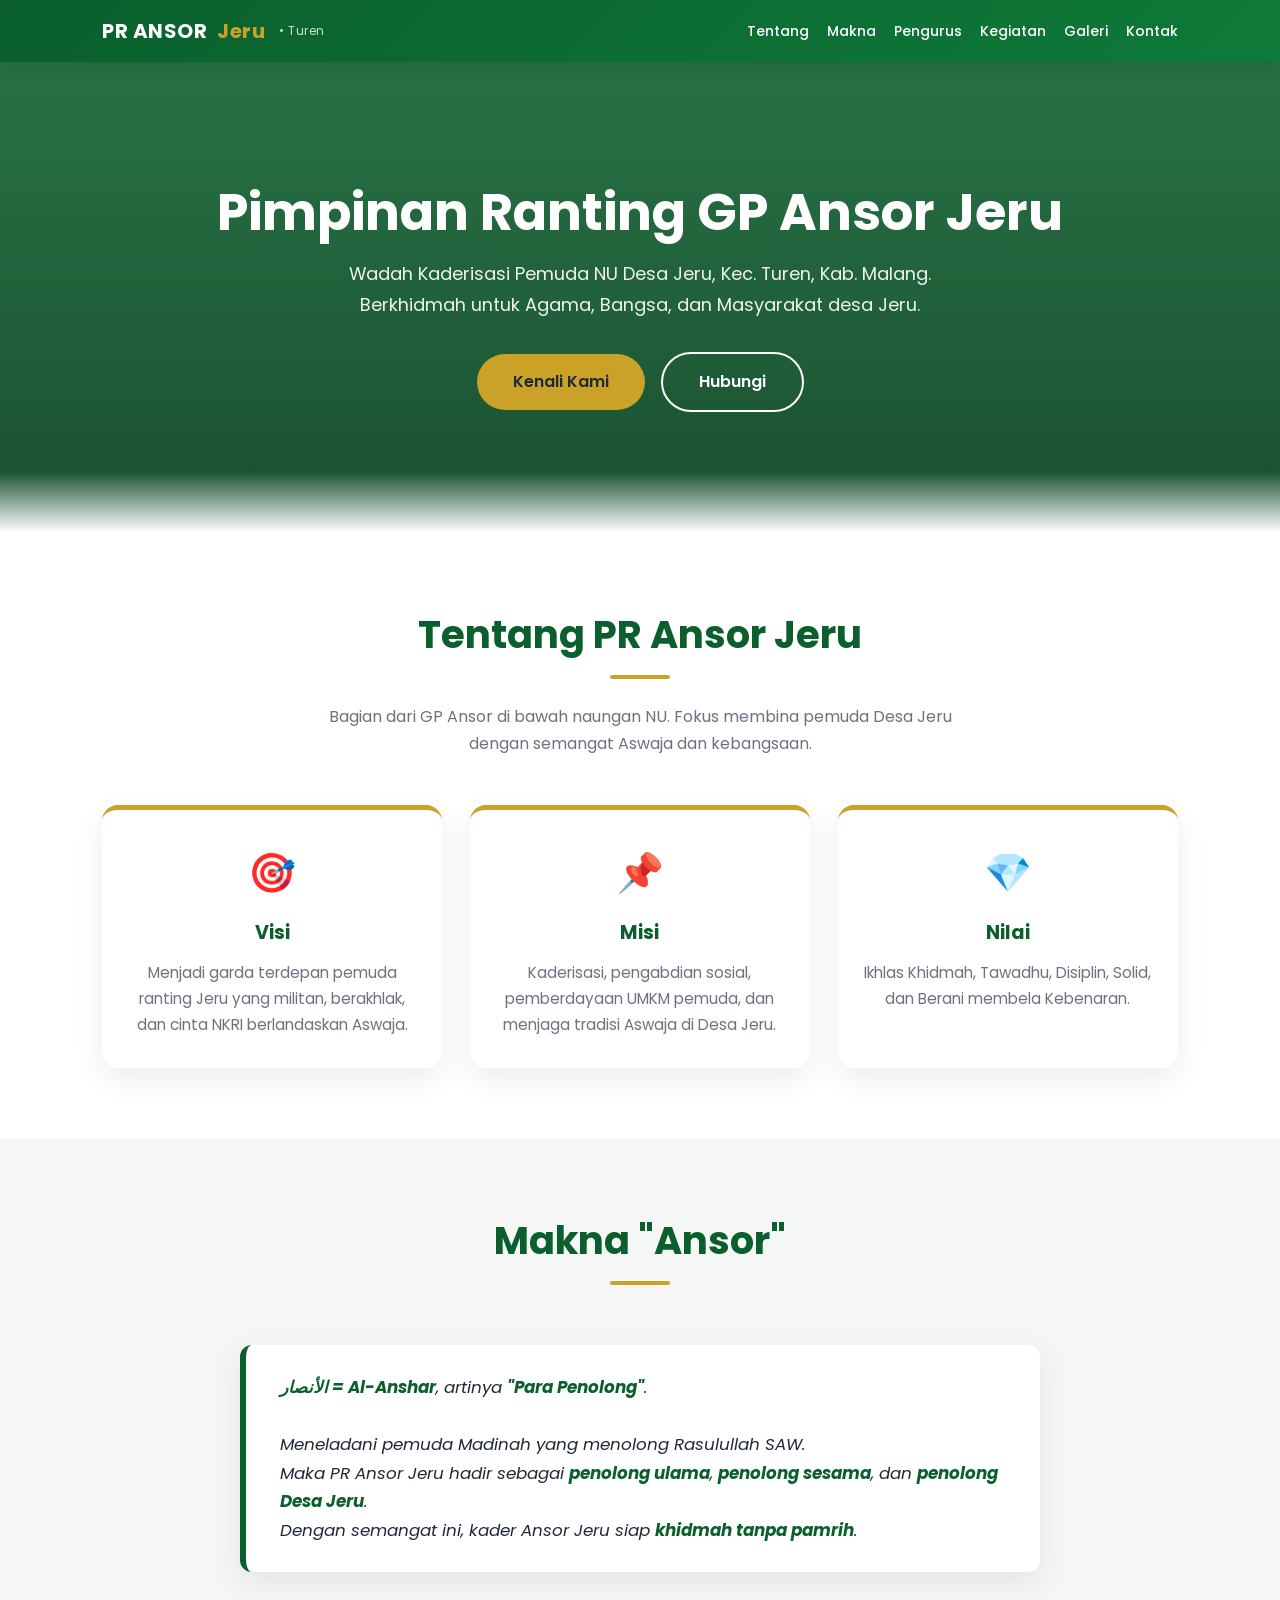
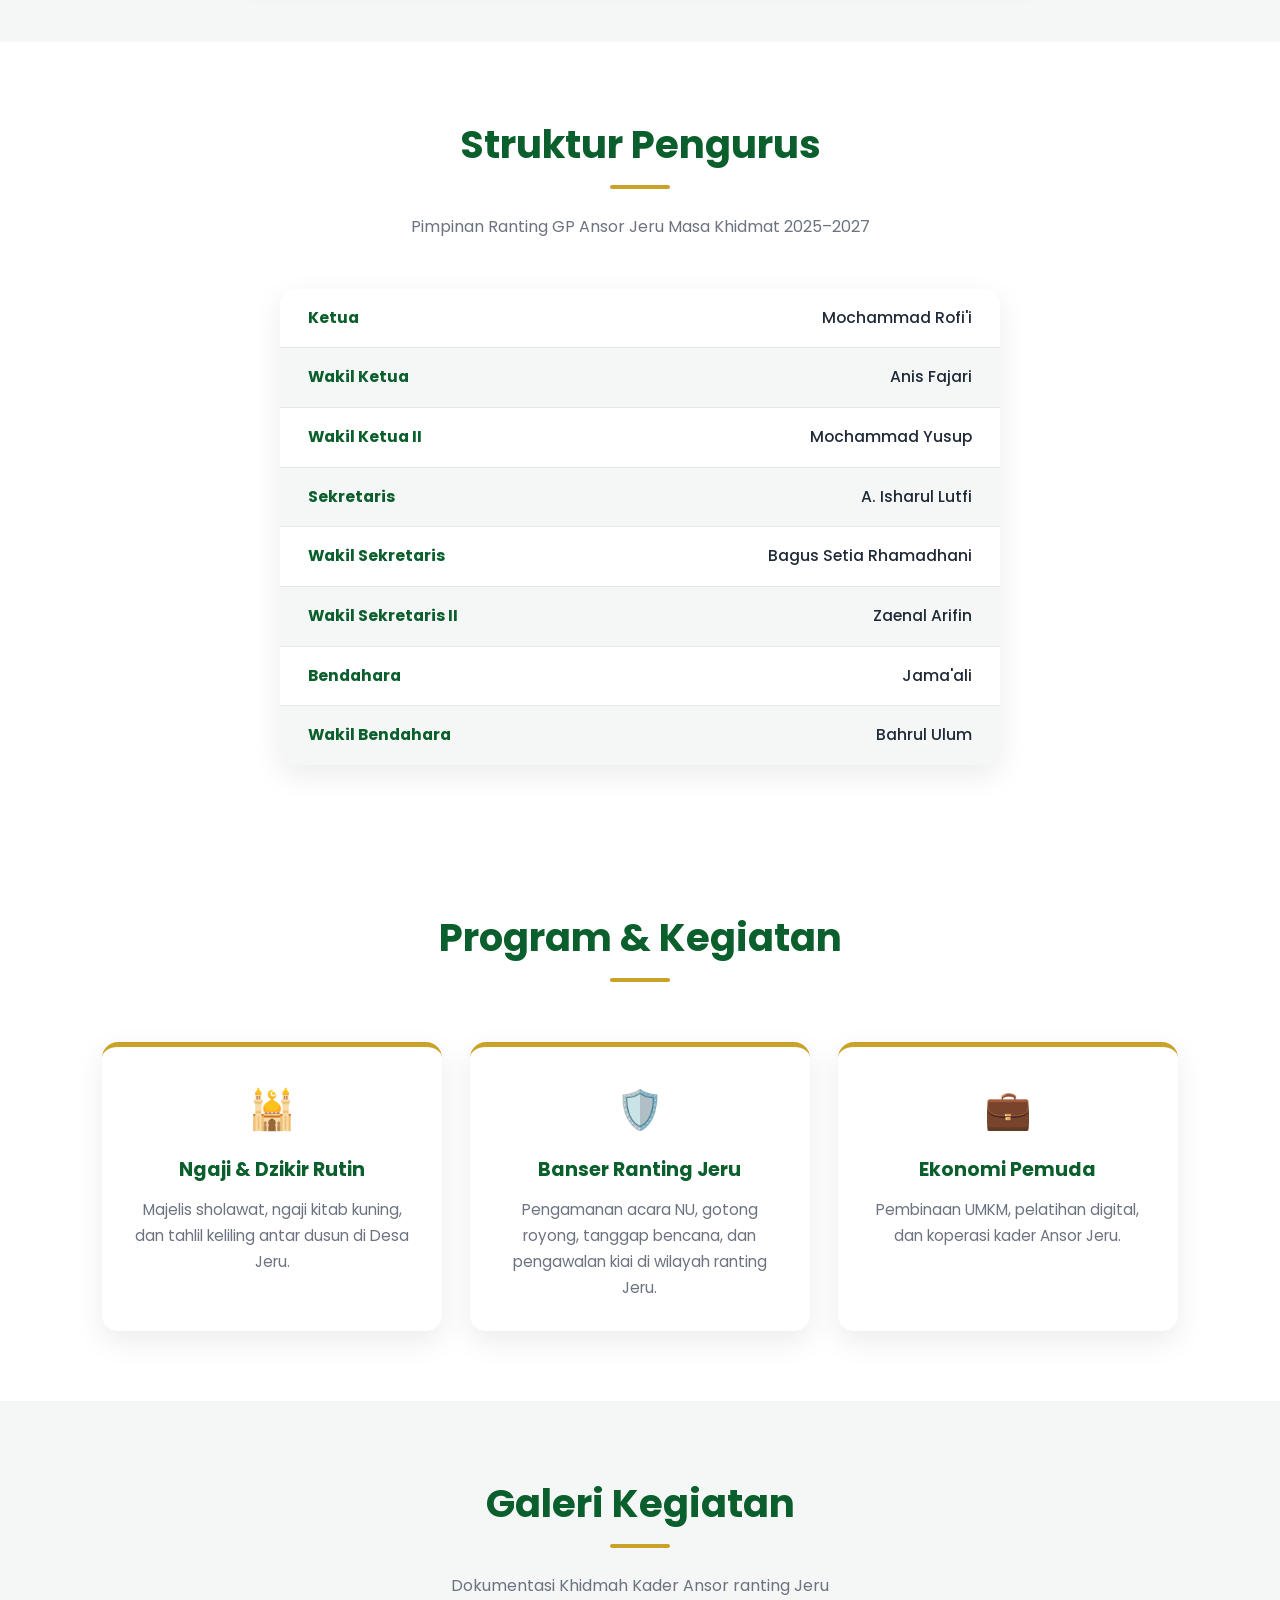
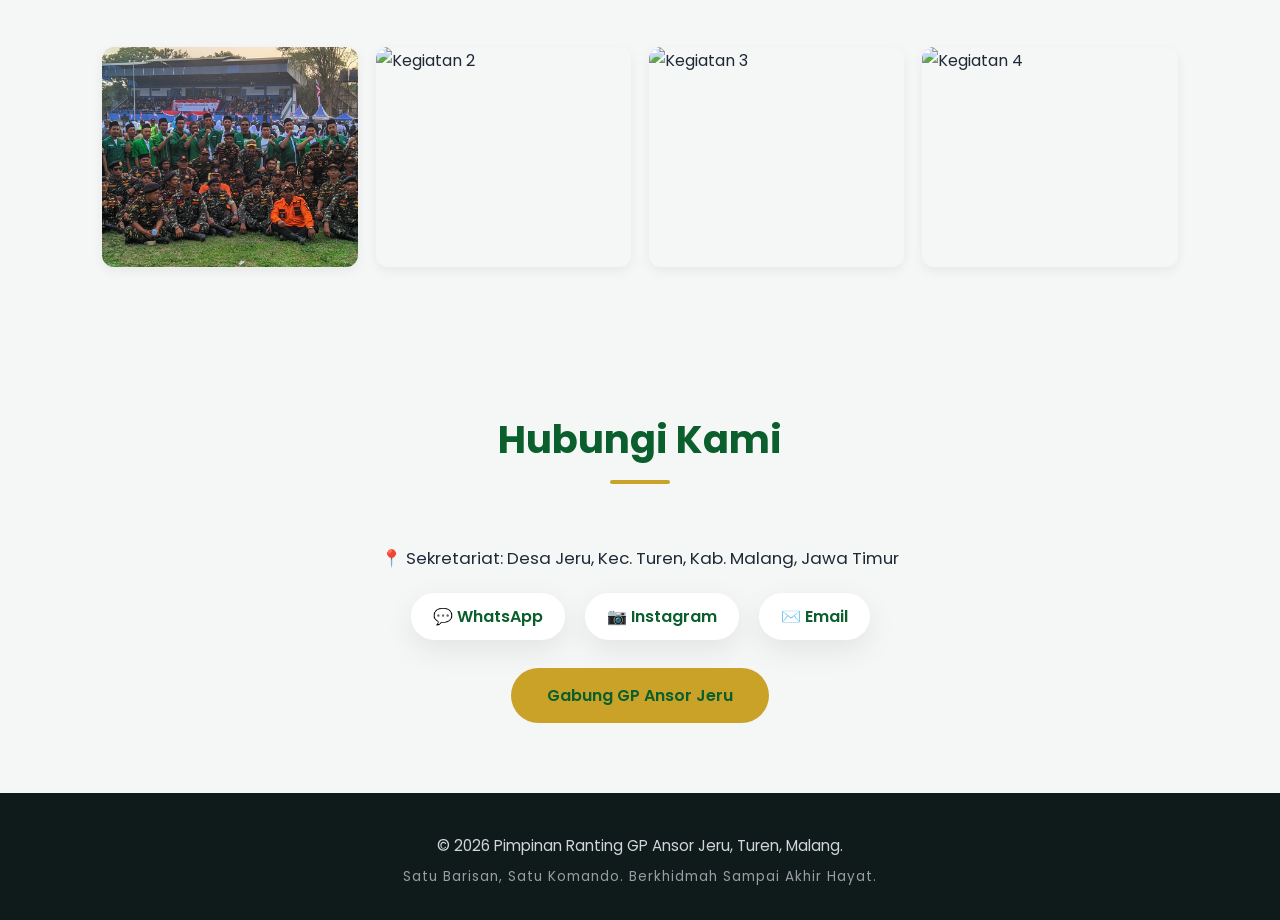
==== index.html @ a32e9cd1 "Replace image source with local asset" ====
<!DOCTYPE html>
<html lang="id">
<head>
    <meta charset="UTF-8" />
    <meta name="viewport" content="width=device-width, initial-scale=1.0"/>
    <title>PR GP Ansor Jeru - Turen, Malang</title>
    <style>
        /* ===== RESET & VARIABEL ===== */
        :root {
            --hijau: #0A5F2C;
            --hijau-gelap: #06401e;
            --emas: #C9A227;
            --emas-muda: #e0b832;
            --putih: #FFFFFF;
            --abu: #F5F7F6;
            --abu-gelap: #e5e7eb;
            --teks: #1F2937;
            --teks-abu: #6B7280;
            --shadow: 0 10px 30px rgba(0, 0, 0, 0.08);
            --radius: 16px;
            --transition: 0.3s ease;
        }

        * {
            margin: 0;
            padding: 0;
            box-sizing: border-box;
        }

        html {
            scroll-behavior: smooth;
        }

        body {
            font-family: 'Poppins', sans-serif;
            color: var(--teks);
            background: var(--putih);
            line-height: 1.7;
        }

        /* ===== HEADER & NAVBAR ===== */
        header {
            background: linear-gradient(135deg, var(--hijau) 0%, #0E7A39 100%);
            color: var(--putih);
            padding: 14px 8%;
            position: sticky;
            top: 0;
            z-index: 1000;
            box-shadow: 0 4px 20px rgba(0, 0, 0, 0.15);
            backdrop-filter: blur(4px);
        }

        nav {
            display: flex;
            justify-content: space-between;
            align-items: center;
            flex-wrap: wrap;
            gap: 12px;
        }

        .logo {
            display: flex;
            align-items: center;
            gap: 10px;
            font-weight: 700;
            font-size: 20px;
            letter-spacing: 0.5px;
        }
        .logo span {
            color: var(--emas);
        }
        .logo small {
            font-size: 12px;
            font-weight: 400;
            opacity: 0.8;
            margin-left: 4px;
        }

        nav ul {
            display: flex;
            gap: 8px 18px;
            list-style: none;
            flex-wrap: wrap;
        }
        nav a {
            color: var(--putih);
            text-decoration: none;
            font-weight: 500;
            font-size: 14px;
            transition: var(--transition);
            padding: 4px 0;
            border-bottom: 2px solid transparent;
        }
        nav a:hover {
            color: var(--emas);
            border-bottom-color: var(--emas);
        }

        /* ===== HERO ===== */
        .hero {
            background: linear-gradient(rgba(10, 95, 44, 0.88), rgba(6, 64, 30, 0.92)),
                url('https://raw.githubusercontent.com/RhamDhn798/PR-GP-Ansor-Jeru/refs/heads/main/Assets/header.png') center/cover no-repeat;
            color: var(--putih);
            text-align: center;
            padding: 120px 8%;
            position: relative;
        }
        .hero::after {
            content: '';
            position: absolute;
            bottom: 0;
            left: 0;
            right: 0;
            height: 60px;
            background: linear-gradient(to top, var(--putih), transparent);
        }
        .hero h1 {
            font-size: clamp(2rem, 5vw, 3.2rem);
            margin-bottom: 16px;
            line-height: 1.2;
        }
        .hero p {
            font-size: clamp(1rem, 1.4vw, 1.2rem);
            max-width: 700px;
            margin: 0 auto 32px;
            opacity: 0.92;
        }

        .btn {
            background: var(--emas);
            color: #1F2937;
            padding: 14px 36px;
            border-radius: 50px;
            text-decoration: none;
            font-weight: 600;
            transition: var(--transition);
            display: inline-block;
            border: none;
            cursor: pointer;
            font-size: 1rem;
        }
        .btn:hover {
            transform: translateY(-3px);
            box-shadow: 0 10px 28px rgba(201, 162, 39, 0.45);
            background: var(--emas-muda);
        }
        .btn-outline {
            background: transparent;
            color: var(--putih);
            border: 2px solid var(--putih);
        }
        .btn-outline:hover {
            background: var(--putih);
            color: var(--hijau);
            box-shadow: 0 10px 28px rgba(255, 255, 255, 0.2);
        }

        /* ===== SECTION UMUM ===== */
        section {
            padding: 70px 8%;
        }

        .section-title {
            text-align: center;
            margin-bottom: 48px;
        }
        .section-title h2 {
            font-size: clamp(1.8rem, 3.5vw, 2.4rem);
            color: var(--hijau);
            margin-bottom: 12px;
            position: relative;
            display: inline-block;
        }
        .section-title h2::after {
            content: '';
            display: block;
            width: 60px;
            height: 4px;
            background: var(--emas);
            margin: 8px auto 0;
            border-radius: 4px;
        }
        .section-title p {
            color: var(--teks-abu);
            max-width: 650px;
            margin: 12px auto 0;
        }

        /* ===== CARD GRID ===== */
        .grid-3 {
            display: grid;
            grid-template-columns: repeat(auto-fit, minmax(260px, 1fr));
            gap: 28px;
        }

        .card {
            background: var(--putih);
            padding: 30px 26px;
            border-radius: var(--radius);
            box-shadow: var(--shadow);
            transition: var(--transition);
            border-top: 5px solid var(--emas);
            text-align: center;
        }
        .card:hover {
            transform: translateY(-10px);
            box-shadow: 0 16px 40px rgba(0, 0, 0, 0.10);
        }
        .card h3 {
            color: var(--hijau);
            margin-bottom: 10px;
            font-size: 1.2rem;
        }
        .card p {
            color: var(--teks-abu);
            font-size: 0.95rem;
        }
        .card .icon {
            font-size: 2.4rem;
            margin-bottom: 12px;
        }

        /* ===== MAKNA (blockquote) ===== */
        .makna {
            background: var(--abu);
        }
        .makna blockquote {
            background: var(--putih);
            border-left: 6px solid var(--hijau);
            padding: 28px 34px;
            border-radius: 12px;
            font-style: italic;
            box-shadow: var(--shadow);
            max-width: 800px;
            margin: 0 auto;
            font-size: 1.05rem;
            color: var(--teks);
        }
        .makna blockquote strong {
            color: var(--hijau);
        }

        /* ===== STRUKTUR ===== */
        .struktur-list {
            max-width: 720px;
            margin: 0 auto;
            background: var(--putih);
            border-radius: var(--radius);
            box-shadow: var(--shadow);
            overflow: hidden;
        }
        .struktur-item {
            display: flex;
            justify-content: space-between;
            padding: 16px 28px;
            border-bottom: 1px solid var(--abu-gelap);
            font-size: 0.98rem;
        }
        .struktur-item:last-child {
            border-bottom: none;
        }
        .struktur-item:nth-child(even) {
            background: var(--abu);
        }
        .struktur-item strong {
            color: var(--hijau);
        }
        .struktur-item span {
            color: var(--teks);
            font-weight: 500;
        }

        /* ===== GALERI ===== */
        .galeri-grid {
            display: grid;
            grid-template-columns: repeat(auto-fit, minmax(220px, 1fr));
            gap: 18px;
        }
        .galeri-grid img {
            width: 100%;
            height: 220px;
            object-fit: cover;
            border-radius: 12px;
            transition: var(--transition);
            cursor: pointer;
            box-shadow: 0 4px 12px rgba(0, 0, 0, 0.06);
        }
        .galeri-grid img:hover {
            transform: scale(1.04);
            box-shadow: 0 12px 30px rgba(0, 0, 0, 0.18);
        }

        /* ===== KONTAK ===== */
        #kontak {
            background: var(--abu);
            text-align: center;
        }
        #kontak p {
            font-size: 1.05rem;
        }
        #kontak a {
            color: var(--hijau);
            font-weight: 600;
            text-decoration: none;
            transition: var(--transition);
        }
        #kontak a:hover {
            color: var(--emas);
        }
        .kontak-social {
            display: flex;
            justify-content: center;
            gap: 20px;
            margin-top: 20px;
            flex-wrap: wrap;
        }
        .kontak-social a {
            display: inline-flex;
            align-items: center;
            gap: 8px;
            background: var(--putih);
            padding: 10px 22px;
            border-radius: 50px;
            box-shadow: var(--shadow);
            color: var(--teks);
            text-decoration: none;
            font-weight: 500;
            transition: var(--transition);
        }
        .kontak-social a:hover {
            transform: translateY(-4px);
            box-shadow: 0 12px 30px rgba(0, 0, 0, 0.12);
            color: var(--hijau);
        }

        /* ===== FOOTER ===== */
        footer {
            background: #0F1A1A;
            color: #D1D5DB;
            padding: 40px 8% 32px;
            text-align: center;
        }
        footer p {
            font-size: 0.95rem;
        }
        footer .footer-tagline {
            margin-top: 6px;
            font-size: 0.85rem;
            opacity: 0.7;
            letter-spacing: 1px;
        }
        footer a {
            color: var(--emas);
            text-decoration: none;
        }

        /* ===== RESPONSIVE ===== */
        @media (max-width: 768px) {
            header {
                padding: 12px 5%;
            }
            nav {
                flex-direction: column;
                align-items: center;
            }
            nav ul {
                justify-content: center;
                gap: 6px 14px;
            }
            nav a {
                font-size: 13px;
            }
            section {
                padding: 50px 5%;
            }
            .hero {
                padding: 80px 5%;
            }
            .struktur-item {
                flex-direction: column;
                align-items: center;
                text-align: center;
                gap: 4px;
                padding: 14px 16px;
            }
            .galeri-grid {
                grid-template-columns: repeat(auto-fit, minmax(150px, 1fr));
            }
            .galeri-grid img {
                height: 160px;
            }
            .kontak-social a {
                padding: 8px 16px;
                font-size: 0.9rem;
            }
        }

        @media (max-width: 480px) {
            .logo {
                font-size: 17px;
            }
            .hero h1 {
                font-size: 1.8rem;
            }
            .btn {
                padding: 12px 24px;
                font-size: 0.9rem;
            }
            .card {
                padding: 22px 18px;
            }
            .makna blockquote {
                padding: 20px;
                font-size: 0.95rem;
            }
        }
    </style>
    <link href="https://fonts.googleapis.com/css2?family=Poppins:wght@400;500;600;700&display=swap" rel="stylesheet" />
</head>
<body>

    <!-- ===== HEADER ===== -->
    <header>
        <nav>
            <div class="logo">
                PR ANSOR <span>Jeru</span>
                <small>• Turen</small>
            </div>
            <ul>
                <li><a href="#tentang">Tentang</a></li>
                <li><a href="#makna">Makna</a></li>
                <li><a href="#struktur">Pengurus</a></li>
                <li><a href="#kegiatan">Kegiatan</a></li>
                <li><a href="#galeri">Galeri</a></li>
                <li><a href="#kontak">Kontak</a></li>
            </ul>
        </nav>
    </header>

    <!-- ===== HERO ===== -->
    <section class="hero">
        <h1>Pimpinan Ranting GP Ansor Jeru</h1>
        <p>
            Wadah Kaderisasi Pemuda NU Desa Jeru, Kec. Turen, Kab. Malang.<br />
            Berkhidmah untuk Agama, Bangsa, dan Masyarakat desa Jeru.
        </p>
        <a href="#tentang" class="btn">Kenali Kami</a>
        <a href="#kontak" class="btn btn-outline" style="margin-left:12px;">Hubungi</a>
    </section>

    <!-- ===== TENTANG ===== -->
    <section id="tentang">
        <div class="section-title">
            <h2>Tentang PR Ansor Jeru</h2>
            <p>Bagian dari GP Ansor di bawah naungan NU. Fokus membina pemuda Desa Jeru dengan semangat Aswaja dan kebangsaan.</p>
        </div>
        <div class="grid-3">
            <div class="card">
                <div class="icon">🎯</div>
                <h3>Visi</h3>
                <p>Menjadi garda terdepan pemuda ranting Jeru yang militan, berakhlak, dan cinta NKRI berlandaskan Aswaja.</p>
            </div>
            <div class="card">
                <div class="icon">📌</div>
                <h3>Misi</h3>
                <p>Kaderisasi, pengabdian sosial, pemberdayaan UMKM pemuda, dan menjaga tradisi Aswaja di Desa Jeru.</p>
            </div>
            <div class="card">
                <div class="icon">💎</div>
                <h3>Nilai</h3>
                <p>Ikhlas Khidmah, Tawadhu, Disiplin, Solid, dan Berani membela Kebenaran.</p>
            </div>
        </div>
    </section>

    <!-- ===== MAKNA ===== -->
    <section id="makna" class="makna">
        <div class="section-title">
            <h2>Makna "Ansor"</h2>
        </div>
        <blockquote>
            <strong>الأنصار = Al-Anshar</strong>, artinya <strong>"Para Penolong"</strong>.<br /><br />
            Meneladani pemuda Madinah yang menolong Rasulullah SAW.<br />
            Maka PR Ansor Jeru hadir sebagai <strong>penolong ulama</strong>, <strong>penolong sesama</strong>, dan <strong>penolong Desa Jeru</strong>.<br />
            Dengan semangat ini, kader Ansor Jeru siap <strong>khidmah tanpa pamrih</strong>.
        </blockquote>
    </section>

    <!-- ===== STRUKTUR ===== -->
    <section id="struktur">
        <div class="section-title">
            <h2>Struktur Pengurus</h2>
            <p>Pimpinan Ranting GP Ansor Jeru Masa Khidmat 2025–2027</p>
        </div>
        <div class="struktur-list">
            <div class="struktur-item"><strong>Ketua</strong><span>Mochammad Rofi'i</span></div>
            <div class="struktur-item"><strong>Wakil Ketua</strong><span>Anis Fajari</span></div>
             <div class="struktur-item"><strong>Wakil Ketua II</strong><span>Mochammad Yusup</span></div>
            <div class="struktur-item"><strong>Sekretaris</strong><span>A. Isharul Lutfi</span></div>
            <div class="struktur-item"><strong>Wakil Sekretaris</strong><span>Bagus Setia Rhamadhani</span></div>
             <div class="struktur-item"><strong>Wakil Sekretaris II</strong><span>Zaenal Arifin</span></div>
            <div class="struktur-item"><strong>Bendahara</strong><span>Jama'ali</span></div>
            <div class="struktur-item"><strong>Wakil Bendahara</strong><span>Bahrul Ulum</span></div>
        </div>
    </section>

    <!-- ===== KEGIATAN ===== -->
    <section id="kegiatan">
        <div class="section-title">
            <h2>Program &amp; Kegiatan</h2>
        </div>
        <div class="grid-3">
            <div class="card">
                <div class="icon">🕌</div>
                <h3>Ngaji &amp; Dzikir Rutin</h3>
                <p>Majelis sholawat, ngaji kitab kuning, dan tahlil keliling antar dusun di Desa Jeru.</p>
            </div>
            <div class="card">
                <div class="icon">🛡️</div>
                <h3>Banser Ranting Jeru</h3>
                <p>Pengamanan acara NU, gotong royong, tanggap bencana, dan pengawalan kiai di wilayah ranting Jeru.</p>
            </div>
            <div class="card">
                <div class="icon">💼</div>
                <h3>Ekonomi Pemuda</h3>
                <p>Pembinaan UMKM, pelatihan digital, dan koperasi kader Ansor Jeru.</p>
            </div>
        </div>
    </section>

    <!-- ===== GALERI ===== -->
    <section id="galeri" class="makna">
        <div class="section-title">
            <h2>Galeri Kegiatan</h2>
            <p>Dokumentasi Khidmah Kader Ansor ranting Jeru</p>
        </div>
        <div class="galeri-grid">
            <img src="Assets/IMG_20260817_215503.jpg" alt="Kegiatan 1" loading="lazy" />
            <img src="https://images.unsplash.com/photo-1527525447443-1fbb5f8bdcb7?q=80&w=800" alt="Kegiatan 2" loading="lazy" />
            <img src="https://images.unsplash.com/photo-1491438590914-bc09fcaaf77a?q=80&w=800" alt="Kegiatan 3" loading="lazy" />
            <img src="https://images.unsplash.com/photo-1503676260728-1c00da094a0b?q=80&w=800" alt="Kegiatan 4" loading="lazy" />
        </div>
    </section>

    <!-- ===== KONTAK ===== -->
    <section id="kontak">
        <div class="section-title">
            <h2>Hubungi Kami</h2>
        </div>
        <p>
            📍 Sekretariat: Desa Jeru, Kec. Turen, Kab. Malang, Jawa Timur
        </p>
        <div class="kontak-social">
            <a href="https://wa.me/[no/kontak admin]" target="_blank" rel="noopener">
                💬 WhatsApp
            </a>
            <a href="https://instagram.com/ansorjeru.turen" target="_blank" rel="noopener">
                📷 Instagram
            </a>
            <a href="mailto:rantingansorjeru@gmail.com">
                ✉️ Email
            </a>
        </div>
        <a href="https://wa.me/[no/kontak admin]" target="_blank" rel="noopener" class="btn" style="margin-top:28px;">
           Gabung GP Ansor Jeru
        </a>
    </section>

    <!-- ===== FOOTER ===== -->
    <footer>
        <p>© 2026 Pimpinan Ranting GP Ansor Jeru, Turen, Malang.</p>
        <p class="footer-tagline">Satu Barisan, Satu Komando. Berkhidmah Sampai Akhir Hayat.</p>
    </footer>

</body>
</html>
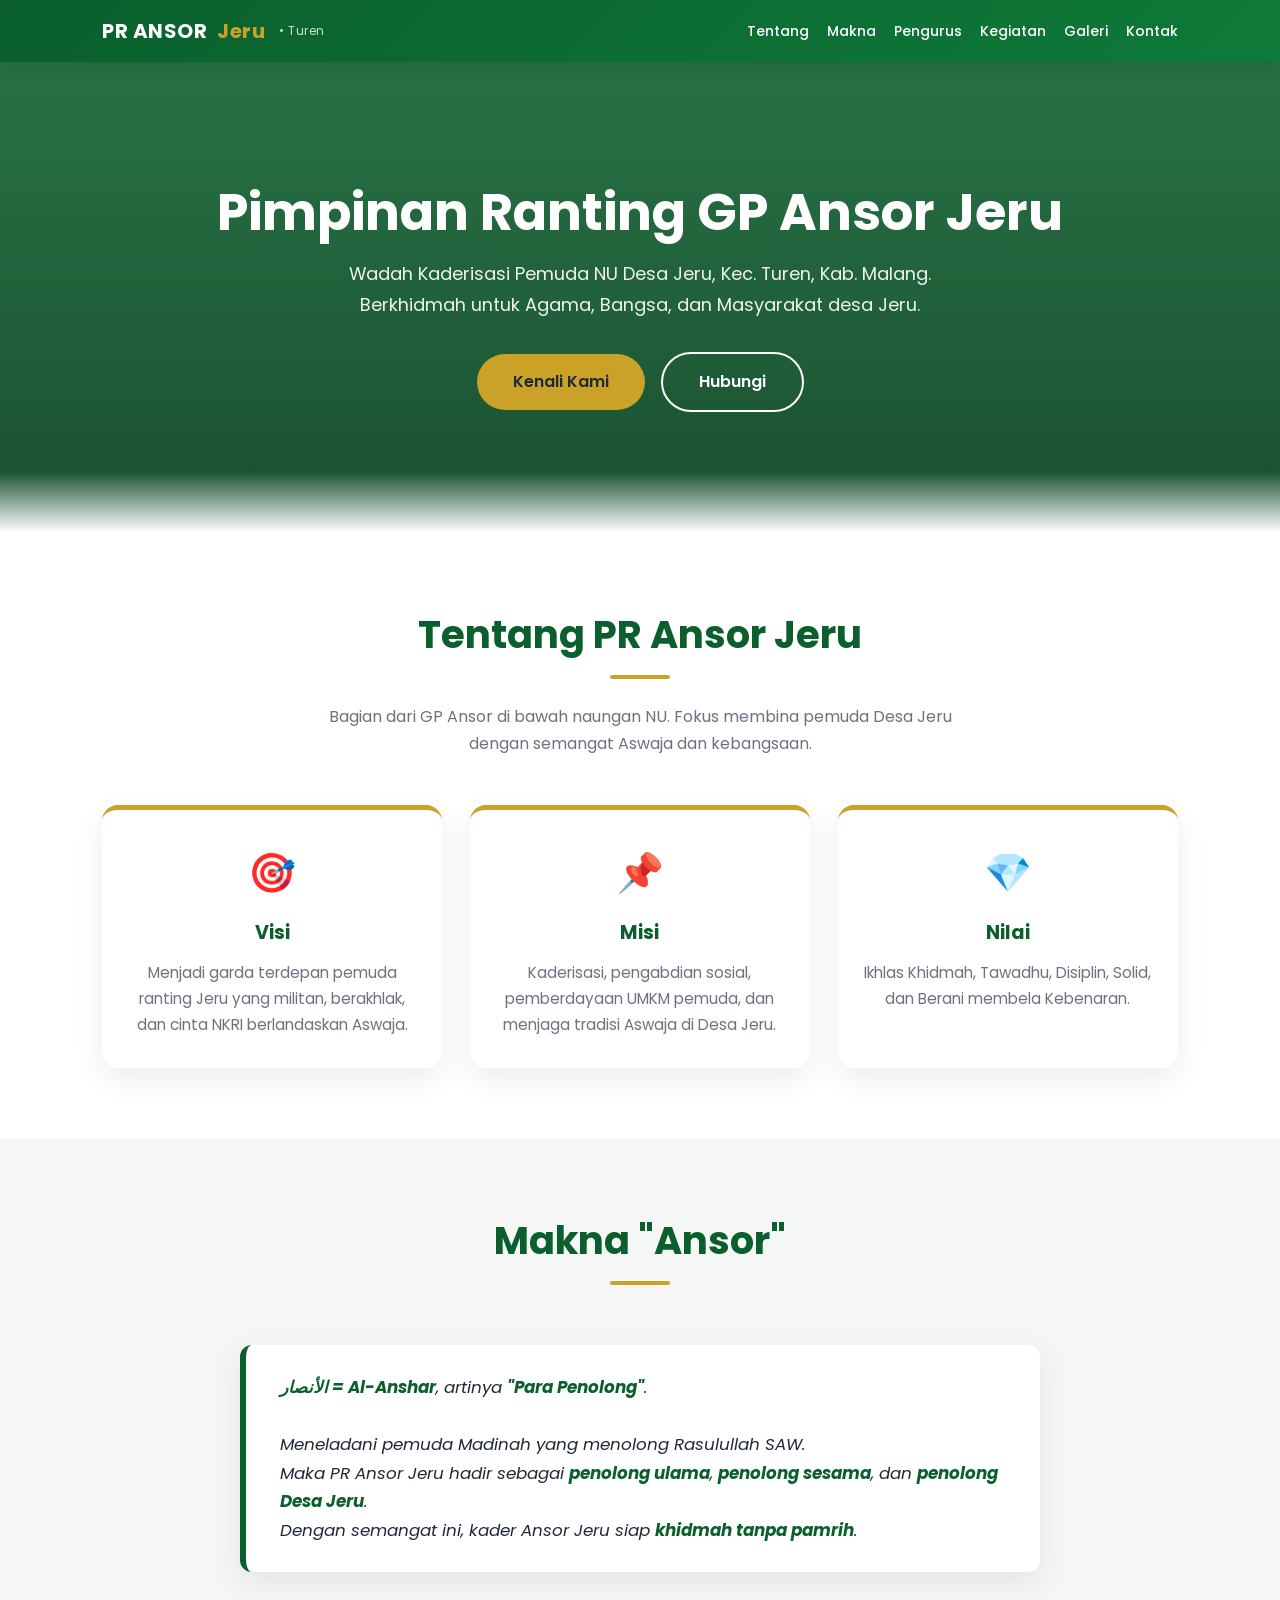
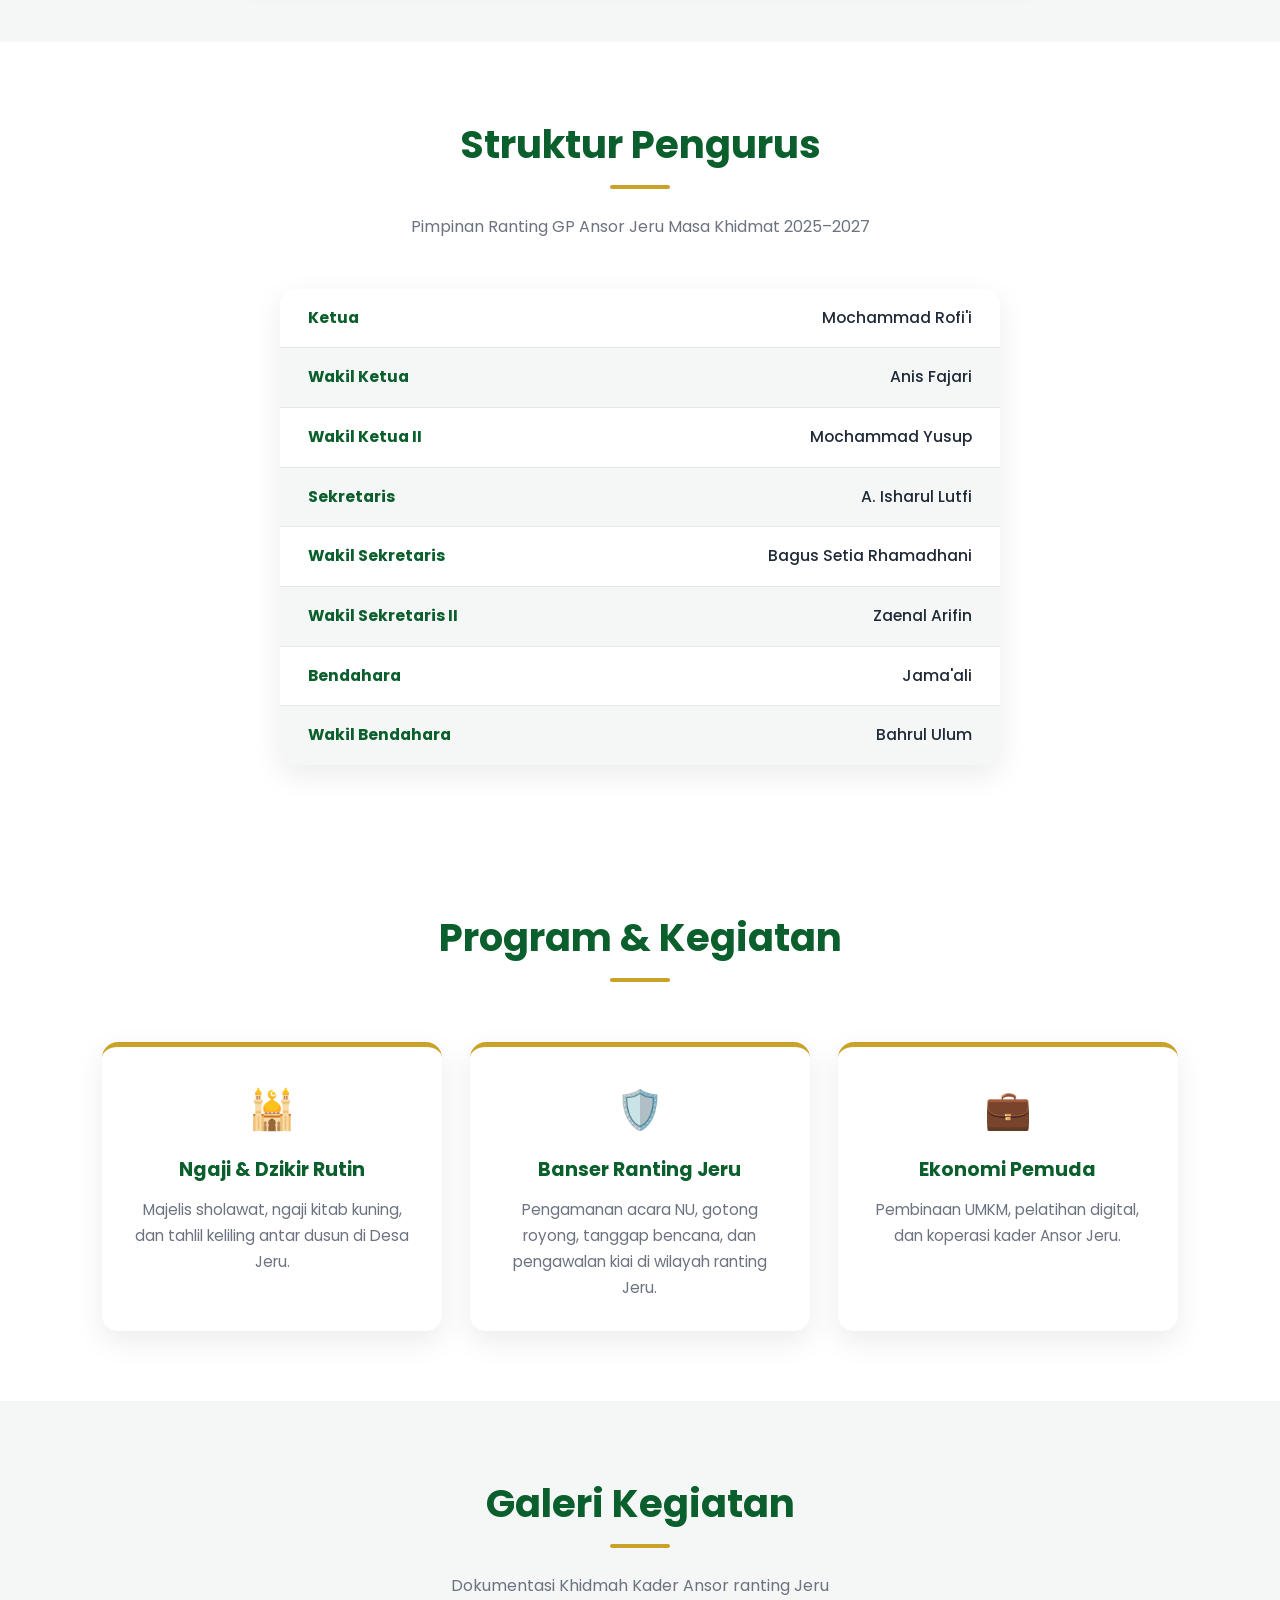
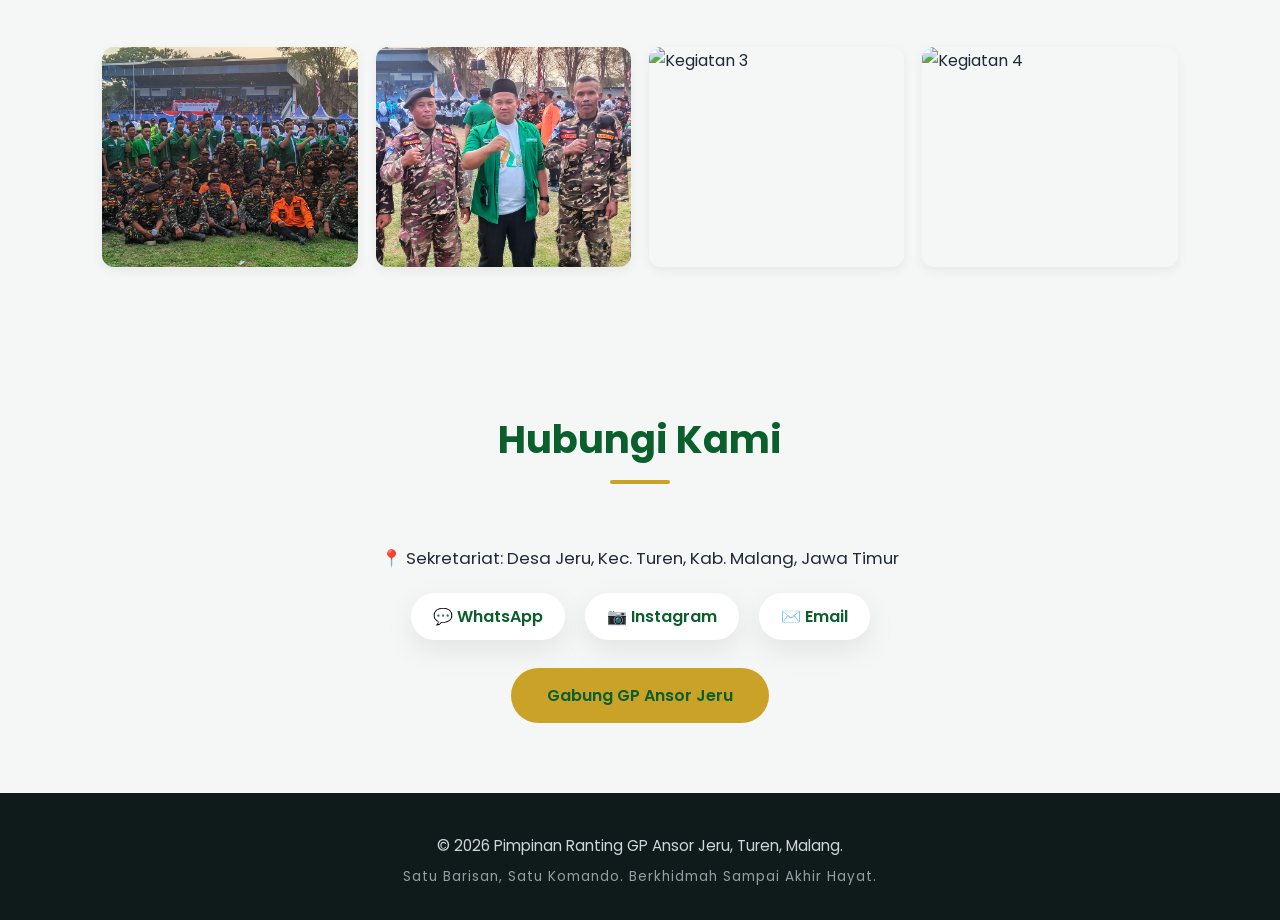
==== commit 0d1ced85: "Replace image source for Kegiatan 2" ====
--- a/index.html
+++ b/index.html
@@ -536,7 +536,7 @@
         </div>
         <div class="galeri-grid">
             <img src="Assets/IMG_20260817_215503.jpg" alt="Kegiatan 1" loading="lazy" />
-            <img src="https://images.unsplash.com/photo-1527525447443-1fbb5f8bdcb7?q=80&w=800" alt="Kegiatan 2" loading="lazy" />
+            <img src="Assets/IMG_20260817_182302 (1).jpg" alt="Kegiatan 2" loading="lazy" />
             <img src="https://images.unsplash.com/photo-1491438590914-bc09fcaaf77a?q=80&w=800" alt="Kegiatan 3" loading="lazy" />
             <img src="https://images.unsplash.com/photo-1503676260728-1c00da094a0b?q=80&w=800" alt="Kegiatan 4" loading="lazy" />
         </div>
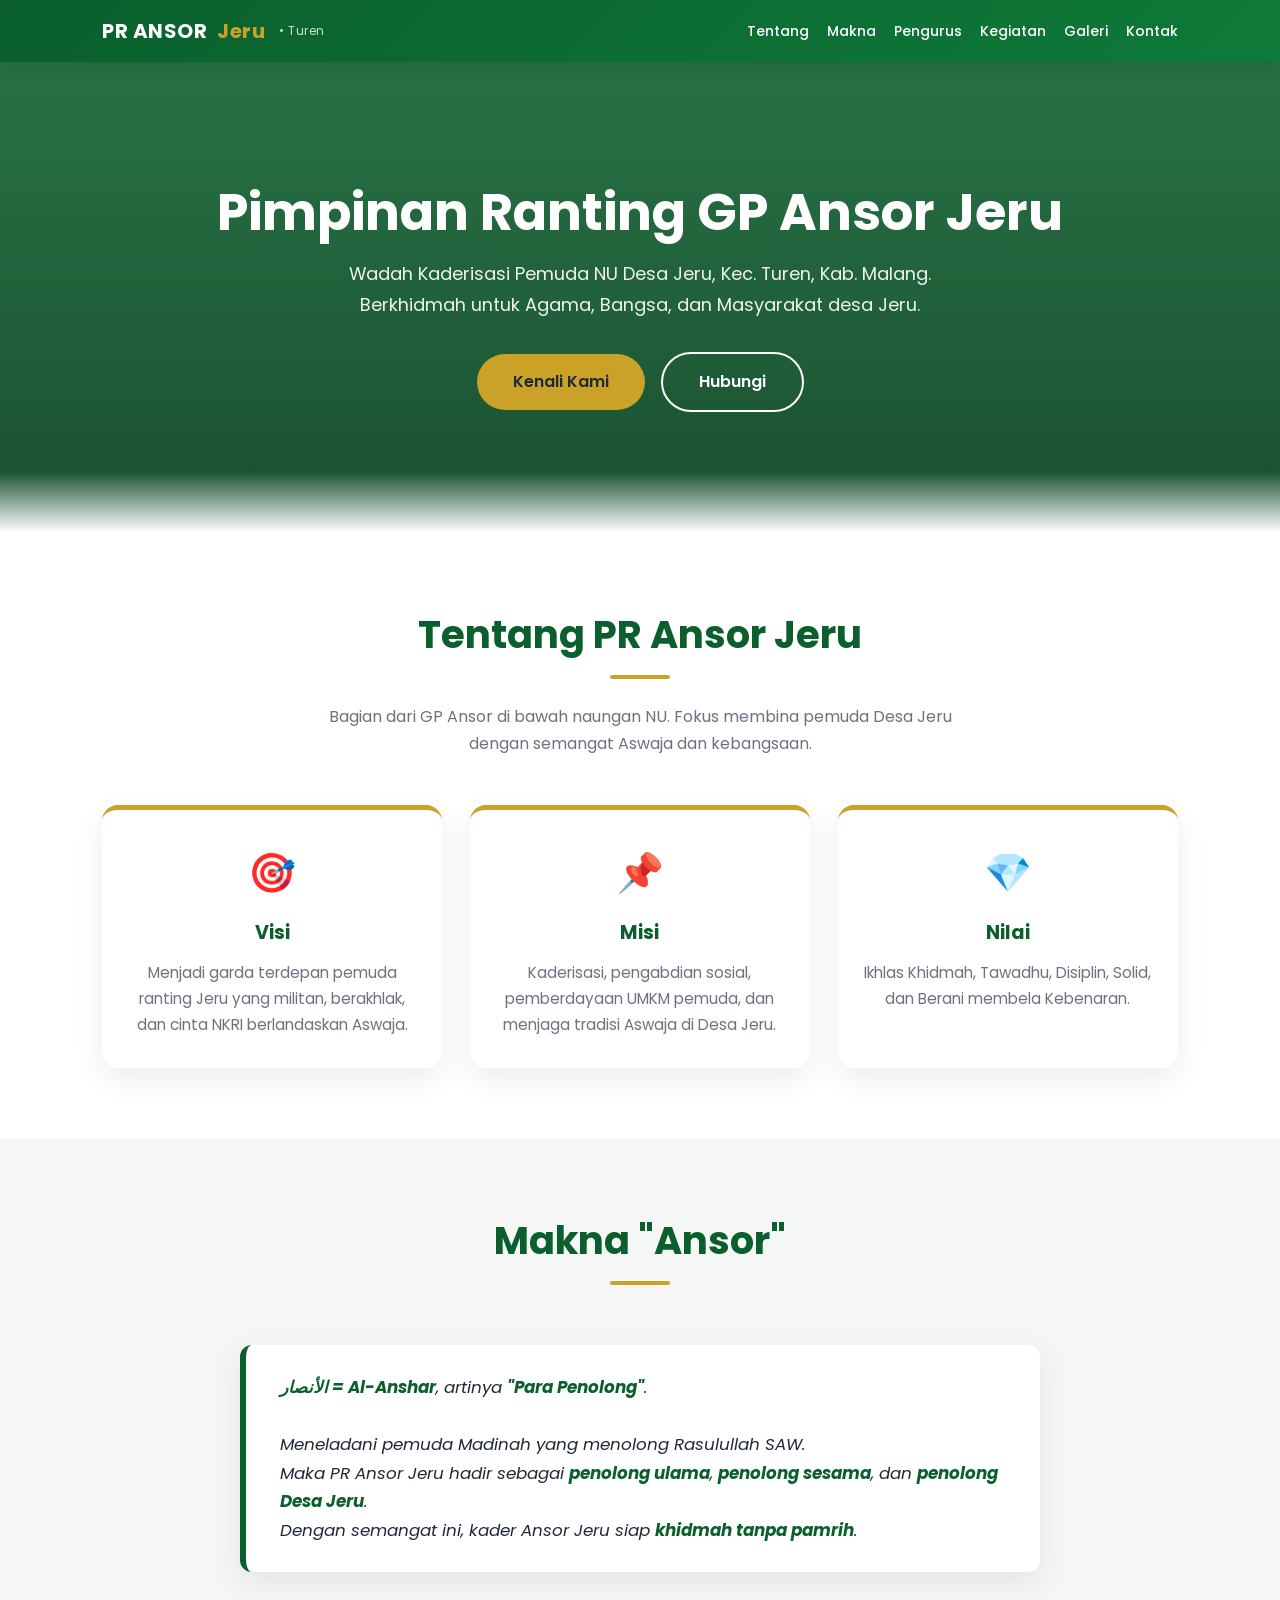
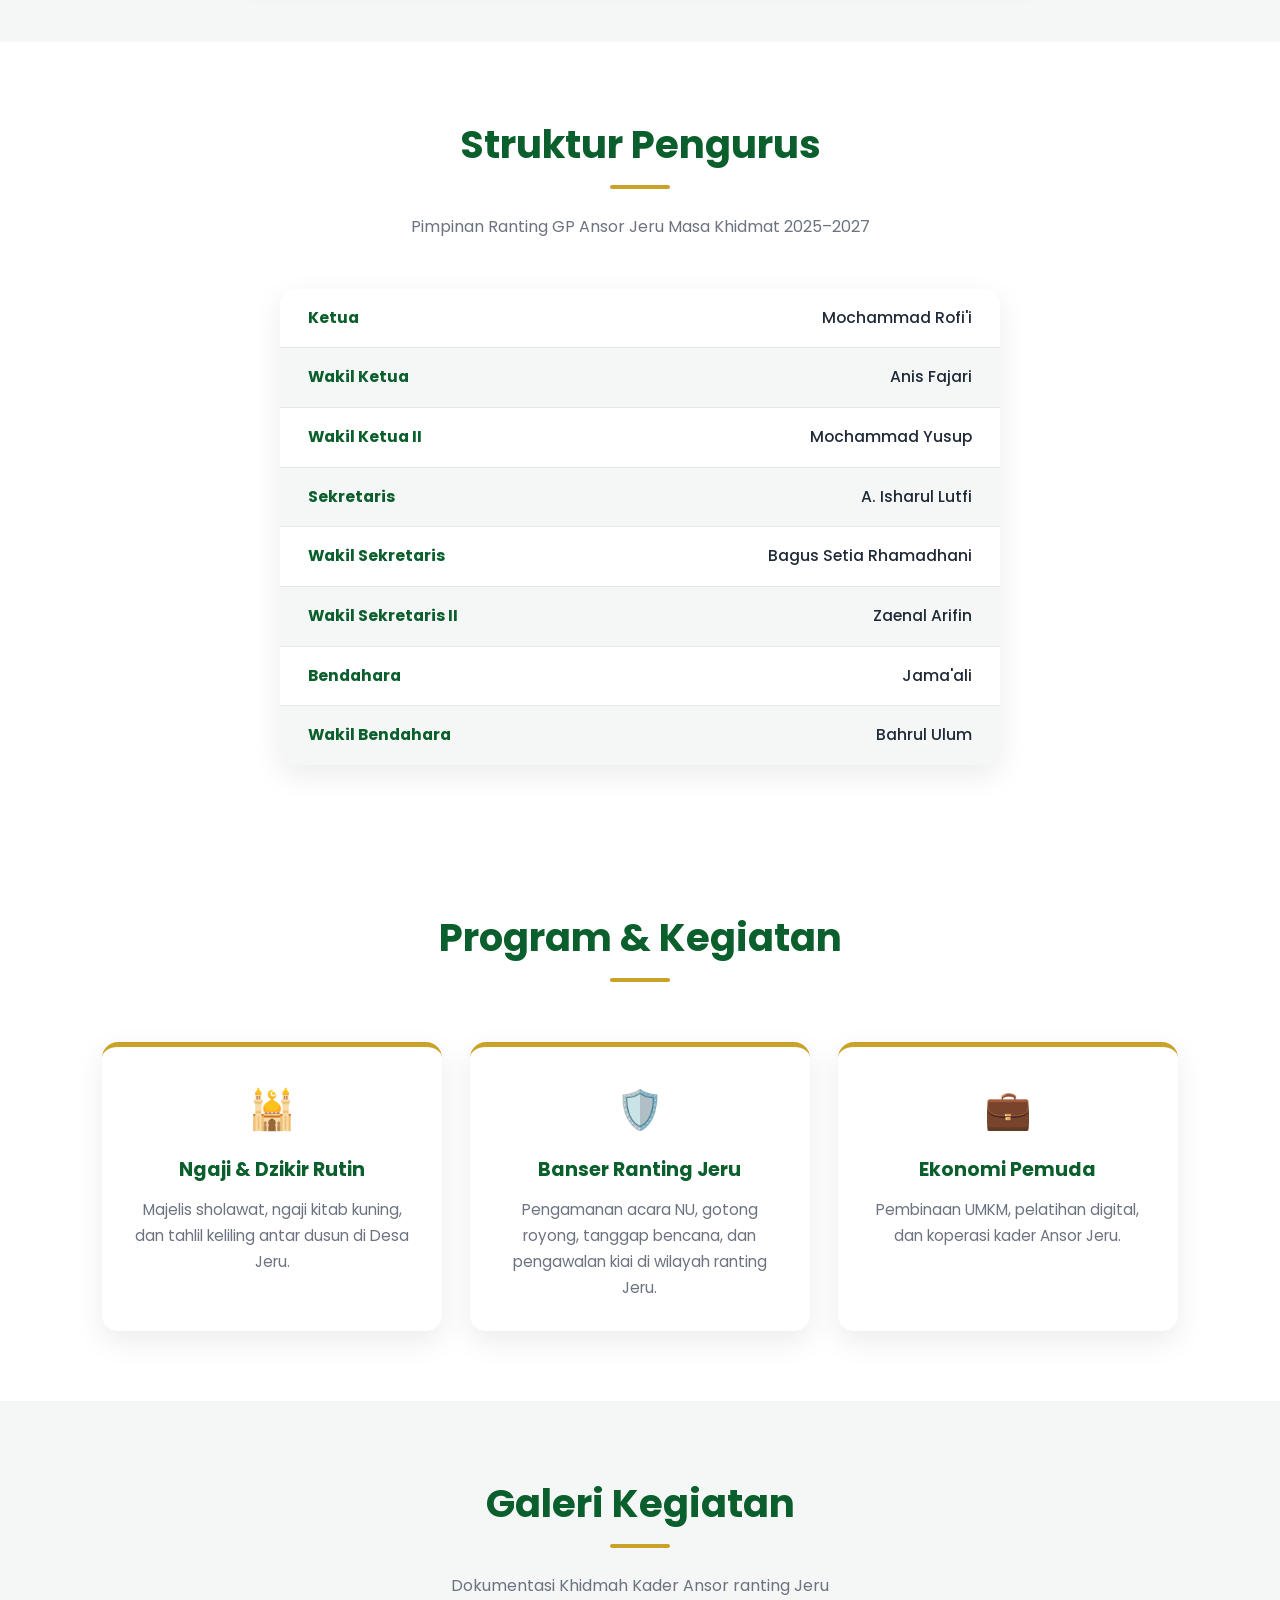
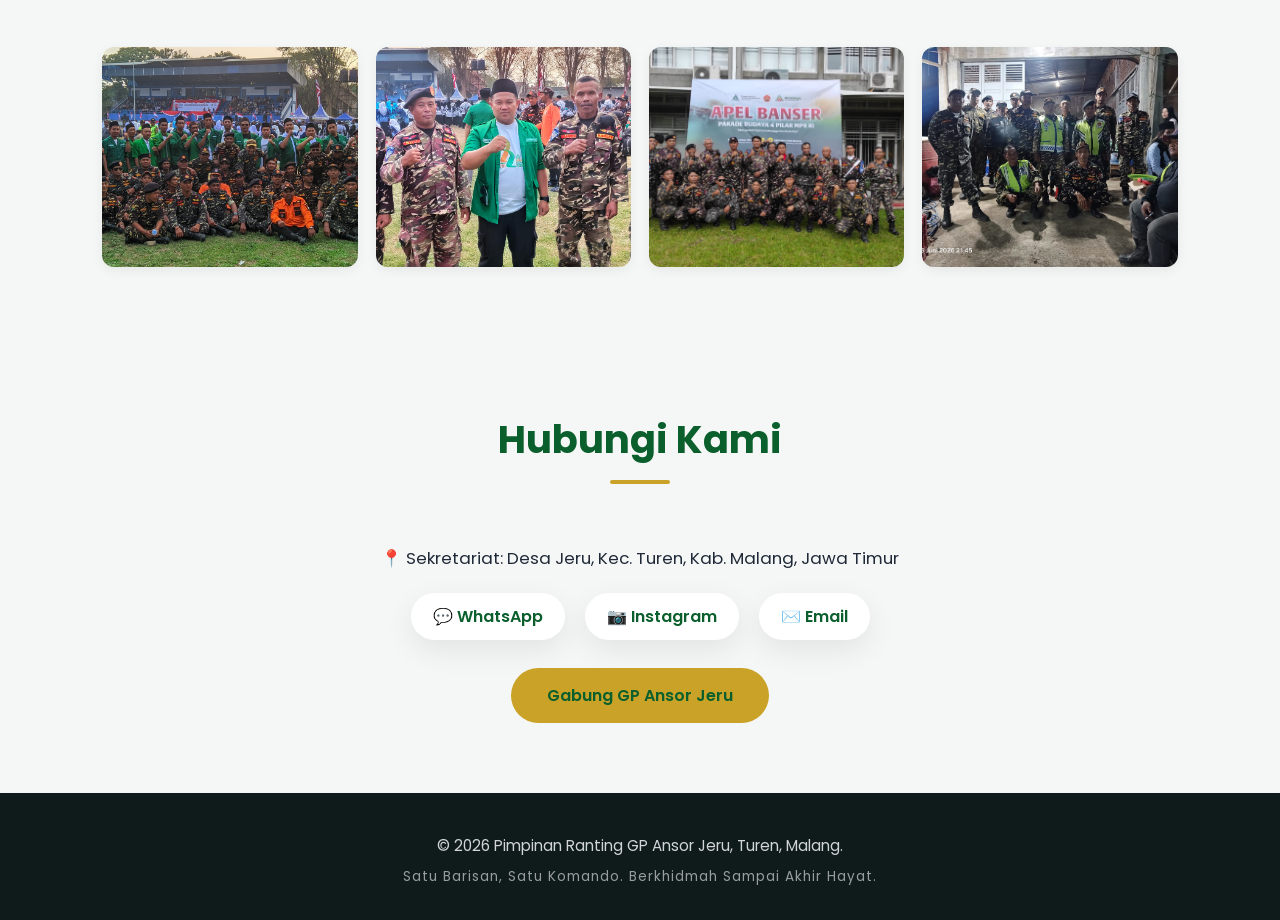
==== commit d91c95f0: "Replace external images with local assets in gallery" ====
--- a/index.html
+++ b/index.html
@@ -537,8 +537,8 @@
         <div class="galeri-grid">
             <img src="Assets/IMG_20260817_215503.jpg" alt="Kegiatan 1" loading="lazy" />
             <img src="Assets/IMG_20260817_182302 (1).jpg" alt="Kegiatan 2" loading="lazy" />
-            <img src="https://images.unsplash.com/photo-1491438590914-bc09fcaaf77a?q=80&w=800" alt="Kegiatan 3" loading="lazy" />
-            <img src="https://images.unsplash.com/photo-1503676260728-1c00da094a0b?q=80&w=800" alt="Kegiatan 4" loading="lazy" />
+            <img src="Assets/IMG-20260910-WA0016.jpg" alt="Kegiatan 3" loading="lazy" />
+            <img src="Assets/IMG-20260910-WA0015.jpg" alt="Kegiatan 4" loading="lazy" />
         </div>
     </section>
 
@@ -551,7 +551,7 @@
             📍 Sekretariat: Desa Jeru, Kec. Turen, Kab. Malang, Jawa Timur
         </p>
         <div class="kontak-social">
-            <a href="https://wa.me/[no/kontak admin]" target="_blank" rel="noopener">
+            <a href="https://wa.me/message/CDIMYZDNFATTH1" target="_blank" rel="noopener">
                 💬 WhatsApp
             </a>
             <a href="https://instagram.com/ansorjeru.turen" target="_blank" rel="noopener">
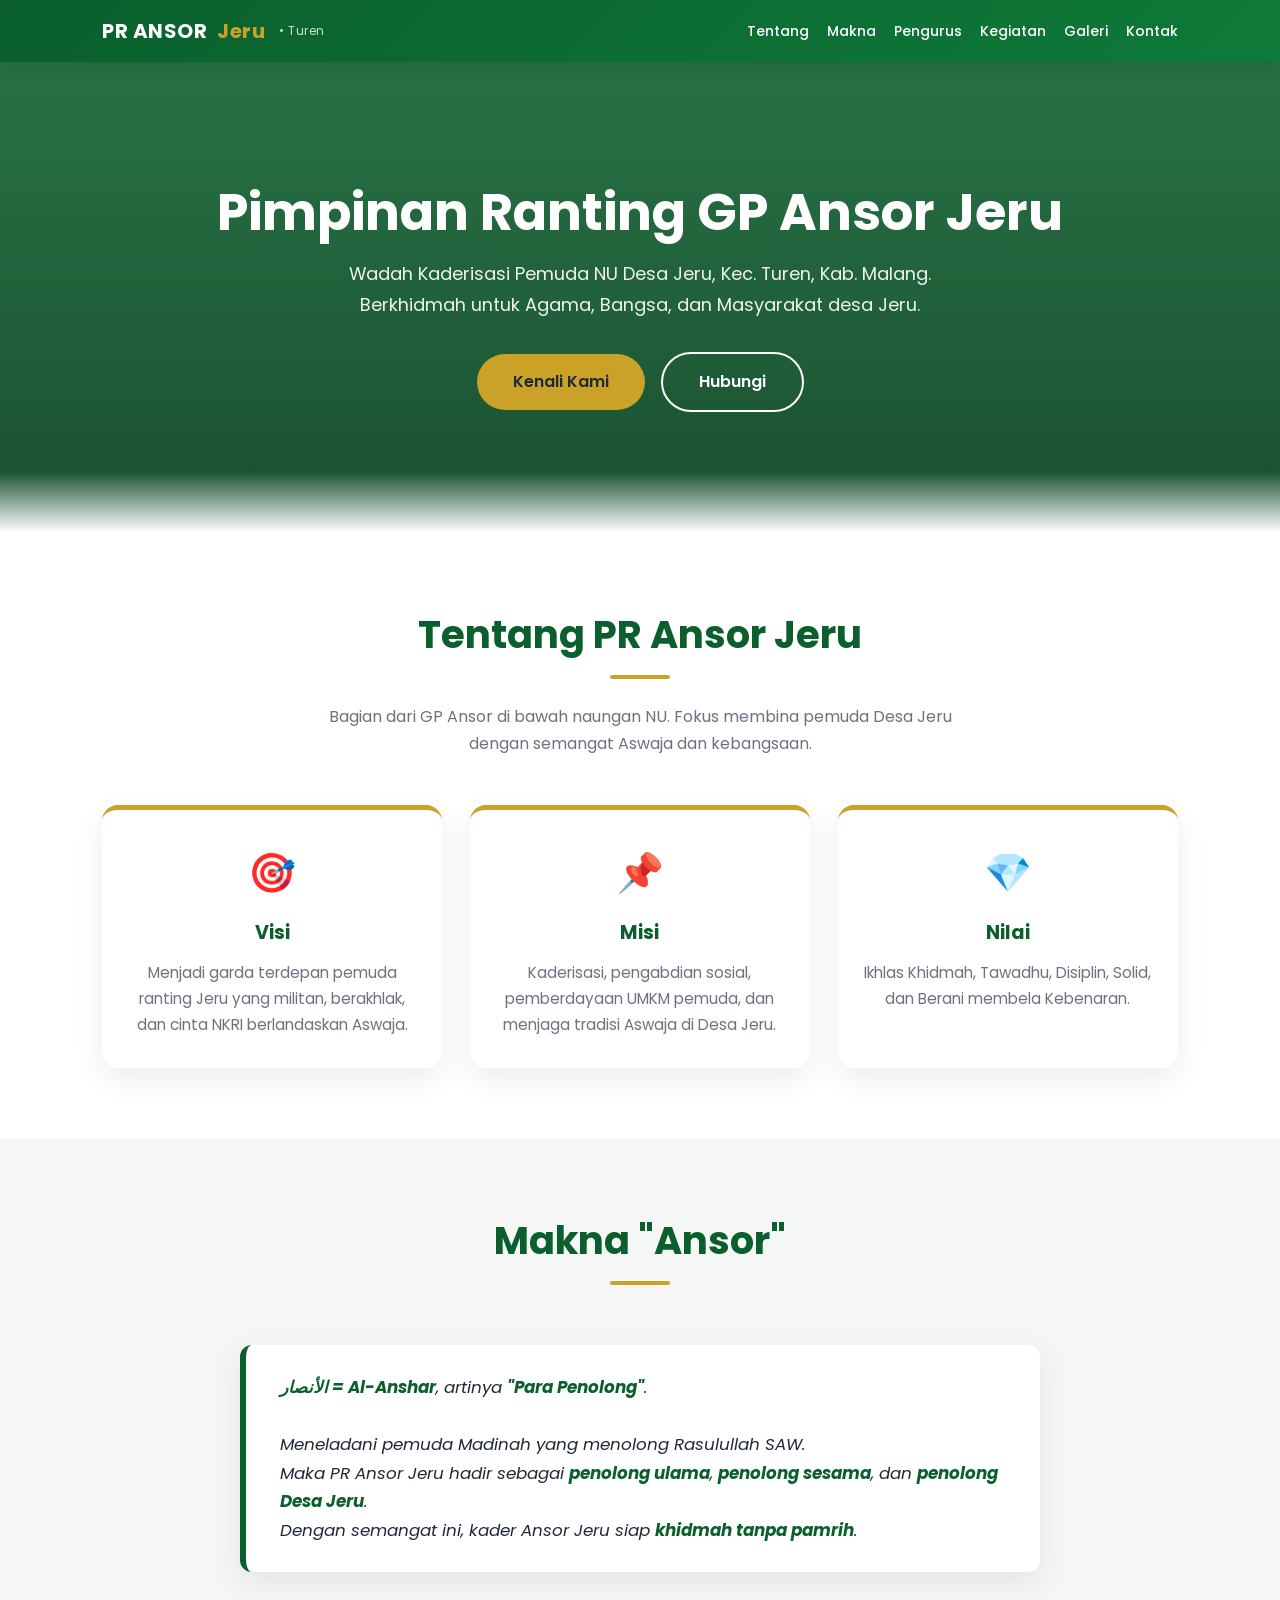
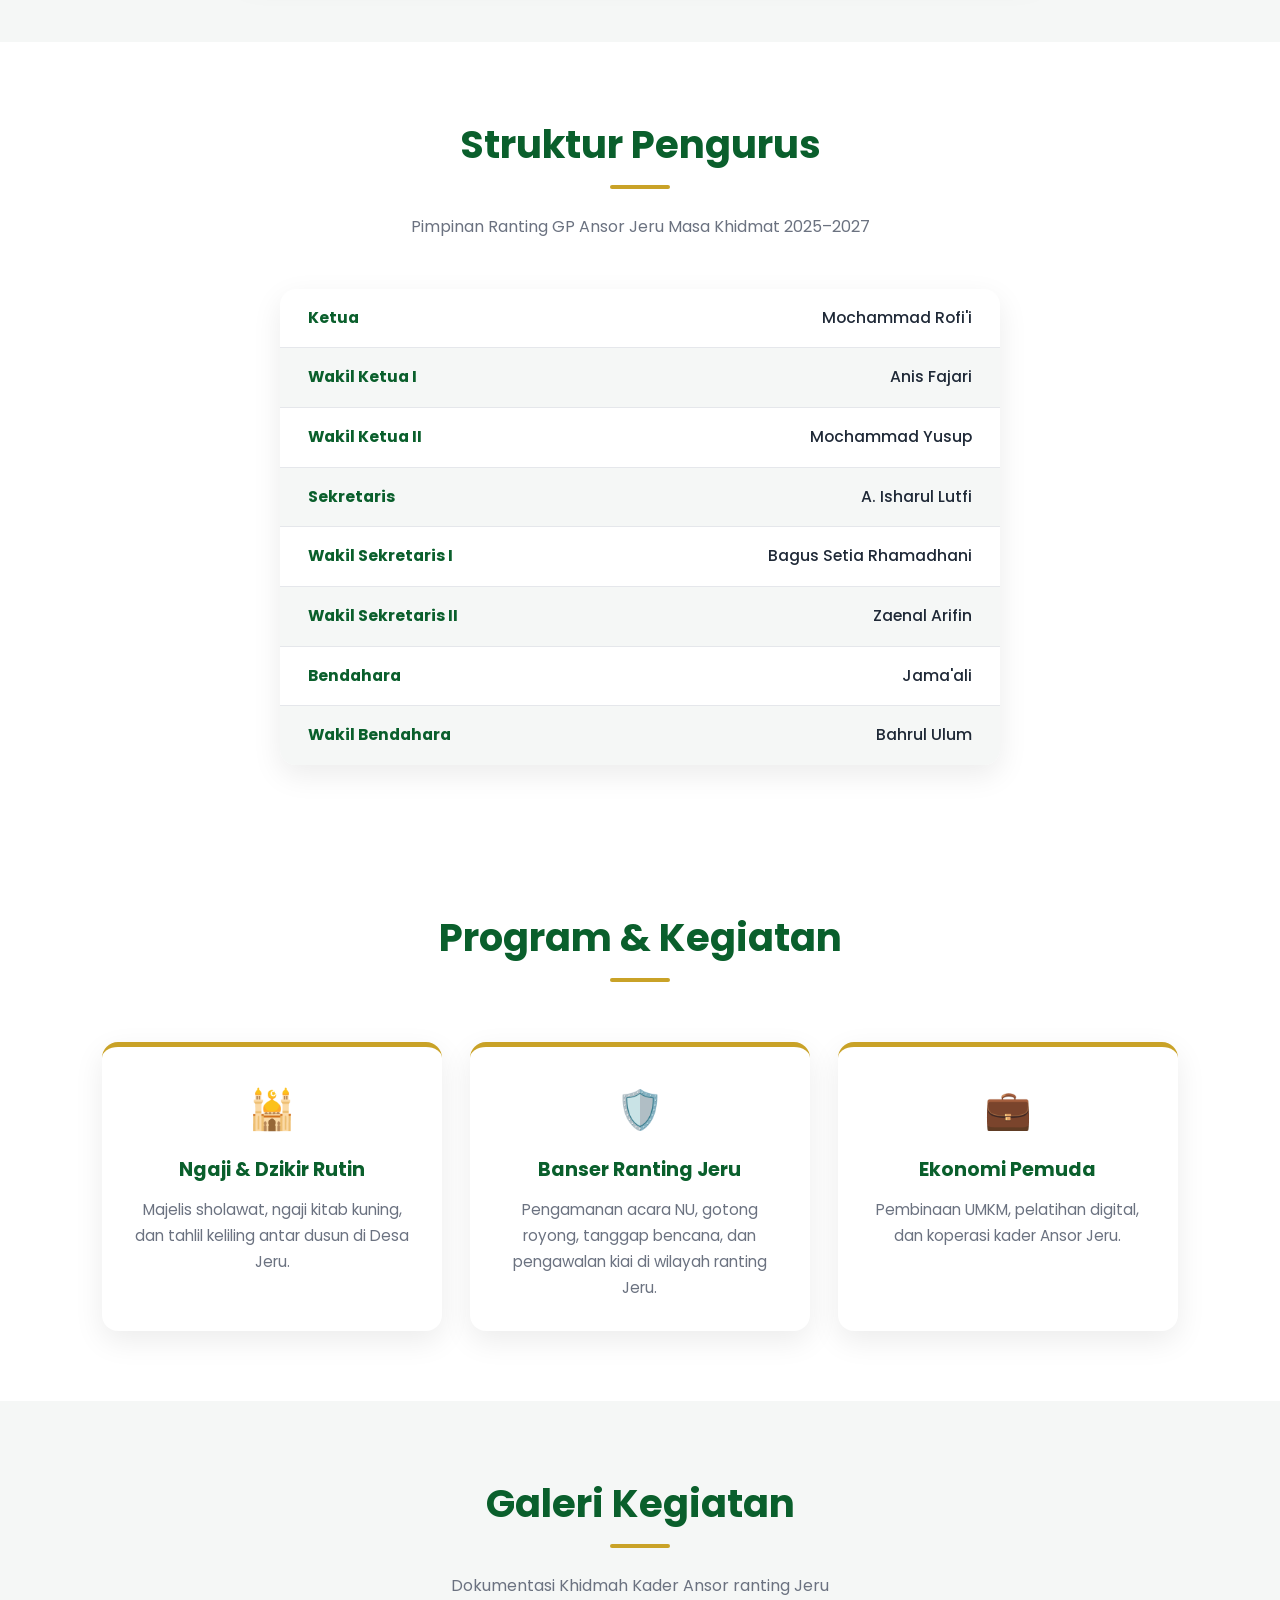
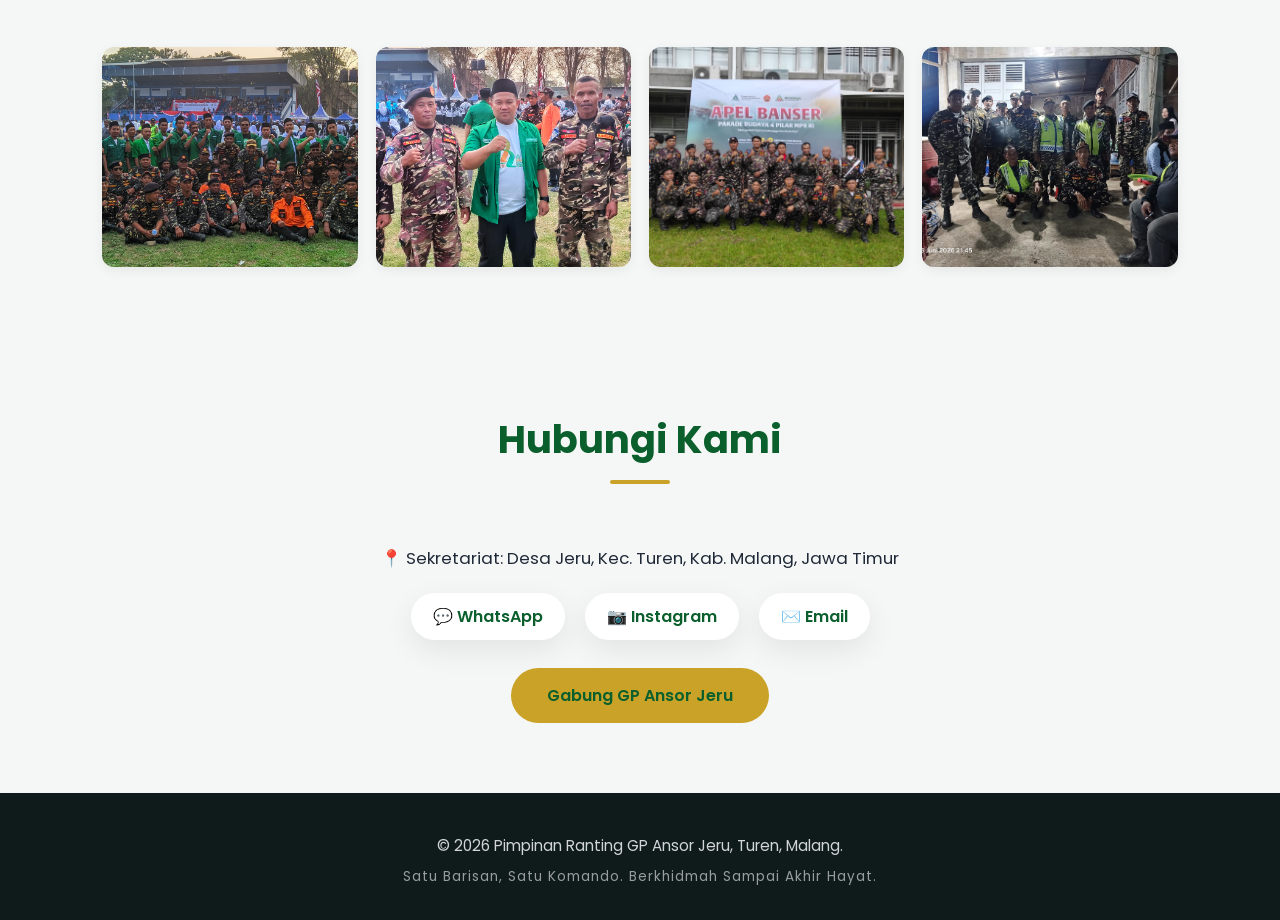
==== commit 043882f9: "Update leadership titles in index.html" ====
--- a/index.html
+++ b/index.html
@@ -494,10 +494,10 @@
         </div>
         <div class="struktur-list">
             <div class="struktur-item"><strong>Ketua</strong><span>Mochammad Rofi'i</span></div>
-            <div class="struktur-item"><strong>Wakil Ketua</strong><span>Anis Fajari</span></div>
+            <div class="struktur-item"><strong>Wakil Ketua I</strong><span>Anis Fajari</span></div>
              <div class="struktur-item"><strong>Wakil Ketua II</strong><span>Mochammad Yusup</span></div>
             <div class="struktur-item"><strong>Sekretaris</strong><span>A. Isharul Lutfi</span></div>
-            <div class="struktur-item"><strong>Wakil Sekretaris</strong><span>Bagus Setia Rhamadhani</span></div>
+            <div class="struktur-item"><strong>Wakil Sekretaris I</strong><span>Bagus Setia Rhamadhani</span></div>
              <div class="struktur-item"><strong>Wakil Sekretaris II</strong><span>Zaenal Arifin</span></div>
             <div class="struktur-item"><strong>Bendahara</strong><span>Jama'ali</span></div>
             <div class="struktur-item"><strong>Wakil Bendahara</strong><span>Bahrul Ulum</span></div>
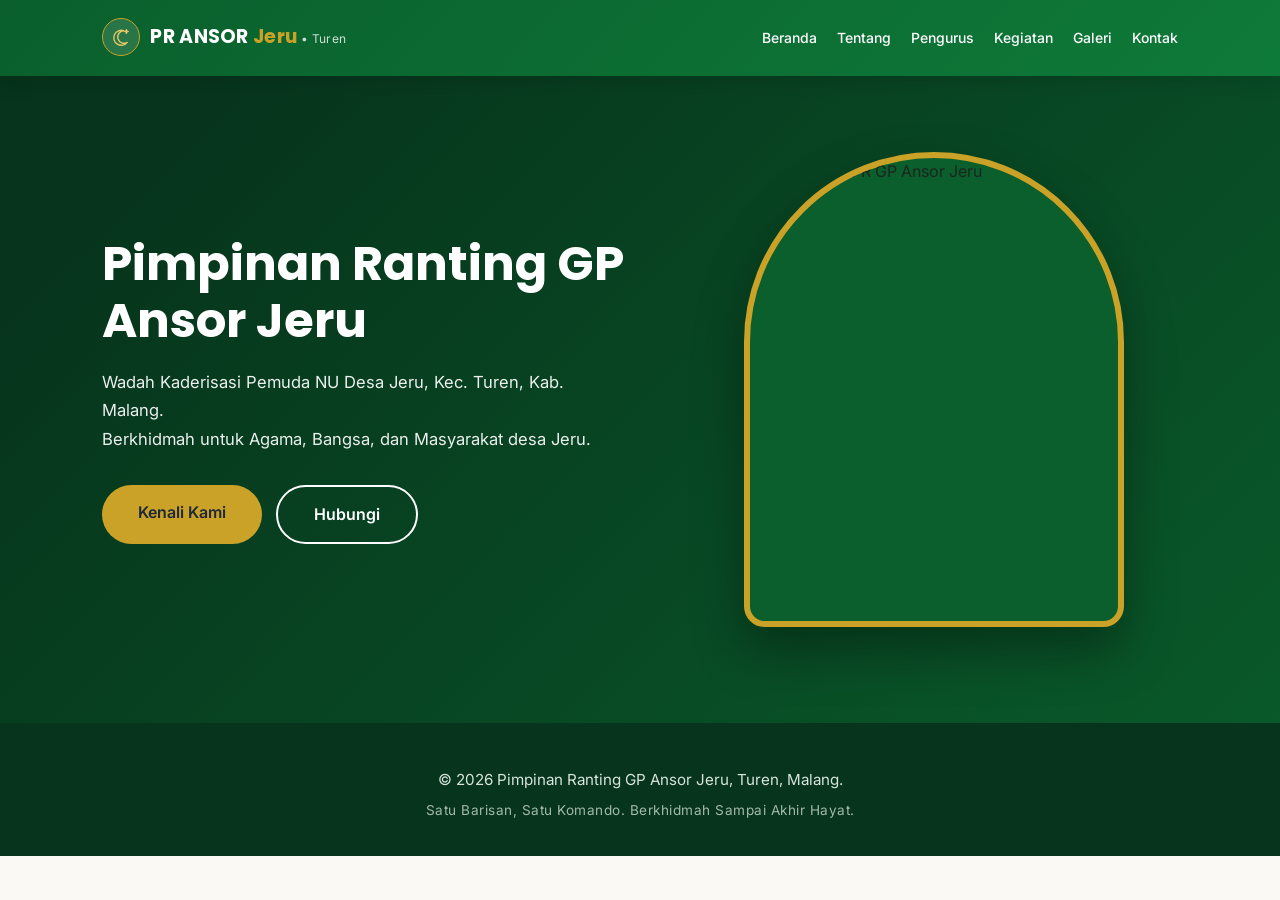
==== commit 0e032c51: "Update index.html" ====
--- a/index.html
+++ b/index.html
@@ -4,573 +4,91 @@
     <meta charset="UTF-8" />
     <meta name="viewport" content="width=device-width, initial-scale=1.0"/>
     <title>PR GP Ansor Jeru - Turen, Malang</title>
-    <style>
-        /* ===== RESET & VARIABEL ===== */
-        :root {
-            --hijau: #0A5F2C;
-            --hijau-gelap: #06401e;
-            --emas: #C9A227;
-            --emas-muda: #e0b832;
-            --putih: #FFFFFF;
-            --abu: #F5F7F6;
-            --abu-gelap: #e5e7eb;
-            --teks: #1F2937;
-            --teks-abu: #6B7280;
-            --shadow: 0 10px 30px rgba(0, 0, 0, 0.08);
-            --radius: 16px;
-            --transition: 0.3s ease;
-        }
 
-        * {
-            margin: 0;
-            padding: 0;
-            box-sizing: border-box;
-        }
+    <!--
+        FILE INI: index.html (HALAMAN DEPAN / LANDING PAGE)
+        ------------------------------------------------------
+        Ini adalah halaman PERTAMA yang dilihat orang saat buka website.
+        Isinya cuma: Header (logo + menu) dan Hero (banner sambutan).
+        Konten lain (Tentang, Pengurus, Kegiatan, Galeri, Kontak) sudah
+        dipindah ke file HTML masing-masing supaya tidak numpuk di 1 file.
 
-        html {
-            scroll-behavior: smooth;
-        }
-
-        body {
-            font-family: 'Poppins', sans-serif;
-            color: var(--teks);
-            background: var(--putih);
-            line-height: 1.7;
-        }
-
-        /* ===== HEADER & NAVBAR ===== */
-        header {
-            background: linear-gradient(135deg, var(--hijau) 0%, #0E7A39 100%);
-            color: var(--putih);
-            padding: 14px 8%;
-            position: sticky;
-            top: 0;
-            z-index: 1000;
-            box-shadow: 0 4px 20px rgba(0, 0, 0, 0.15);
-            backdrop-filter: blur(4px);
-        }
-
-        nav {
-            display: flex;
-            justify-content: space-between;
-            align-items: center;
-            flex-wrap: wrap;
-            gap: 12px;
-        }
-
-        .logo {
-            display: flex;
-            align-items: center;
-            gap: 10px;
-            font-weight: 700;
-            font-size: 20px;
-            letter-spacing: 0.5px;
-        }
-        .logo span {
-            color: var(--emas);
-        }
-        .logo small {
-            font-size: 12px;
-            font-weight: 400;
-            opacity: 0.8;
-            margin-left: 4px;
-        }
-
-        nav ul {
-            display: flex;
-            gap: 8px 18px;
-            list-style: none;
-            flex-wrap: wrap;
-        }
-        nav a {
-            color: var(--putih);
-            text-decoration: none;
-            font-weight: 500;
-            font-size: 14px;
-            transition: var(--transition);
-            padding: 4px 0;
-            border-bottom: 2px solid transparent;
-        }
-        nav a:hover {
-            color: var(--emas);
-            border-bottom-color: var(--emas);
-        }
-
-        /* ===== HERO ===== */
-        .hero {
-            background: linear-gradient(rgba(10, 95, 44, 0.88), rgba(6, 64, 30, 0.92)),
-                url('https://raw.githubusercontent.com/RhamDhn798/PR-GP-Ansor-Jeru/refs/heads/main/Assets/header.png') center/cover no-repeat;
-            color: var(--putih);
-            text-align: center;
-            padding: 120px 8%;
-            position: relative;
-        }
-        .hero::after {
-            content: '';
-            position: absolute;
-            bottom: 0;
-            left: 0;
-            right: 0;
-            height: 60px;
-            background: linear-gradient(to top, var(--putih), transparent);
-        }
-        .hero h1 {
-            font-size: clamp(2rem, 5vw, 3.2rem);
-            margin-bottom: 16px;
-            line-height: 1.2;
-        }
-        .hero p {
-            font-size: clamp(1rem, 1.4vw, 1.2rem);
-            max-width: 700px;
-            margin: 0 auto 32px;
-            opacity: 0.92;
-        }
-
-        .btn {
-            background: var(--emas);
-            color: #1F2937;
-            padding: 14px 36px;
-            border-radius: 50px;
-            text-decoration: none;
-            font-weight: 600;
-            transition: var(--transition);
-            display: inline-block;
-            border: none;
-            cursor: pointer;
-            font-size: 1rem;
-        }
-        .btn:hover {
-            transform: translateY(-3px);
-            box-shadow: 0 10px 28px rgba(201, 162, 39, 0.45);
-            background: var(--emas-muda);
-        }
-        .btn-outline {
-            background: transparent;
-            color: var(--putih);
-            border: 2px solid var(--putih);
-        }
-        .btn-outline:hover {
-            background: var(--putih);
-            color: var(--hijau);
-            box-shadow: 0 10px 28px rgba(255, 255, 255, 0.2);
-        }
-
-        /* ===== SECTION UMUM ===== */
-        section {
-            padding: 70px 8%;
-        }
-
-        .section-title {
-            text-align: center;
-            margin-bottom: 48px;
-        }
-        .section-title h2 {
-            font-size: clamp(1.8rem, 3.5vw, 2.4rem);
-            color: var(--hijau);
-            margin-bottom: 12px;
-            position: relative;
-            display: inline-block;
-        }
-        .section-title h2::after {
-            content: '';
-            display: block;
-            width: 60px;
-            height: 4px;
-            background: var(--emas);
-            margin: 8px auto 0;
-            border-radius: 4px;
-        }
-        .section-title p {
-            color: var(--teks-abu);
-            max-width: 650px;
-            margin: 12px auto 0;
-        }
-
-        /* ===== CARD GRID ===== */
-        .grid-3 {
-            display: grid;
-            grid-template-columns: repeat(auto-fit, minmax(260px, 1fr));
-            gap: 28px;
-        }
-
-        .card {
-            background: var(--putih);
-            padding: 30px 26px;
-            border-radius: var(--radius);
-            box-shadow: var(--shadow);
-            transition: var(--transition);
-            border-top: 5px solid var(--emas);
-            text-align: center;
-        }
-        .card:hover {
-            transform: translateY(-10px);
-            box-shadow: 0 16px 40px rgba(0, 0, 0, 0.10);
-        }
-        .card h3 {
-            color: var(--hijau);
-            margin-bottom: 10px;
-            font-size: 1.2rem;
-        }
-        .card p {
-            color: var(--teks-abu);
-            font-size: 0.95rem;
-        }
-        .card .icon {
-            font-size: 2.4rem;
-            margin-bottom: 12px;
-        }
-
-        /* ===== MAKNA (blockquote) ===== */
-        .makna {
-            background: var(--abu);
-        }
-        .makna blockquote {
-            background: var(--putih);
-            border-left: 6px solid var(--hijau);
-            padding: 28px 34px;
-            border-radius: 12px;
-            font-style: italic;
-            box-shadow: var(--shadow);
-            max-width: 800px;
-            margin: 0 auto;
-            font-size: 1.05rem;
-            color: var(--teks);
-        }
-        .makna blockquote strong {
-            color: var(--hijau);
-        }
-
-        /* ===== STRUKTUR ===== */
-        .struktur-list {
-            max-width: 720px;
-            margin: 0 auto;
-            background: var(--putih);
-            border-radius: var(--radius);
-            box-shadow: var(--shadow);
-            overflow: hidden;
-        }
-        .struktur-item {
-            display: flex;
-            justify-content: space-between;
-            padding: 16px 28px;
-            border-bottom: 1px solid var(--abu-gelap);
-            font-size: 0.98rem;
-        }
-        .struktur-item:last-child {
-            border-bottom: none;
-        }
-        .struktur-item:nth-child(even) {
-            background: var(--abu);
-        }
-        .struktur-item strong {
-            color: var(--hijau);
-        }
-        .struktur-item span {
-            color: var(--teks);
-            font-weight: 500;
-        }
-
-        /* ===== GALERI ===== */
-        .galeri-grid {
-            display: grid;
-            grid-template-columns: repeat(auto-fit, minmax(220px, 1fr));
-            gap: 18px;
-        }
-        .galeri-grid img {
-            width: 100%;
-            height: 220px;
-            object-fit: cover;
-            border-radius: 12px;
-            transition: var(--transition);
-            cursor: pointer;
-            box-shadow: 0 4px 12px rgba(0, 0, 0, 0.06);
-        }
-        .galeri-grid img:hover {
-            transform: scale(1.04);
-            box-shadow: 0 12px 30px rgba(0, 0, 0, 0.18);
-        }
-
-        /* ===== KONTAK ===== */
-        #kontak {
-            background: var(--abu);
-            text-align: center;
-        }
-        #kontak p {
-            font-size: 1.05rem;
-        }
-        #kontak a {
-            color: var(--hijau);
-            font-weight: 600;
-            text-decoration: none;
-            transition: var(--transition);
-        }
-        #kontak a:hover {
-            color: var(--emas);
-        }
-        .kontak-social {
-            display: flex;
-            justify-content: center;
-            gap: 20px;
-            margin-top: 20px;
-            flex-wrap: wrap;
-        }
-        .kontak-social a {
-            display: inline-flex;
-            align-items: center;
-            gap: 8px;
-            background: var(--putih);
-            padding: 10px 22px;
-            border-radius: 50px;
-            box-shadow: var(--shadow);
-            color: var(--teks);
-            text-decoration: none;
-            font-weight: 500;
-            transition: var(--transition);
-        }
-        .kontak-social a:hover {
-            transform: translateY(-4px);
-            box-shadow: 0 12px 30px rgba(0, 0, 0, 0.12);
-            color: var(--hijau);
-        }
-
-        /* ===== FOOTER ===== */
-        footer {
-            background: #0F1A1A;
-            color: #D1D5DB;
-            padding: 40px 8% 32px;
-            text-align: center;
-        }
-        footer p {
-            font-size: 0.95rem;
-        }
-        footer .footer-tagline {
-            margin-top: 6px;
-            font-size: 0.85rem;
-            opacity: 0.7;
-            letter-spacing: 1px;
-        }
-        footer a {
-            color: var(--emas);
-            text-decoration: none;
-        }
-
-        /* ===== RESPONSIVE ===== */
-        @media (max-width: 768px) {
-            header {
-                padding: 12px 5%;
-            }
-            nav {
-                flex-direction: column;
-                align-items: center;
-            }
-            nav ul {
-                justify-content: center;
-                gap: 6px 14px;
-            }
-            nav a {
-                font-size: 13px;
-            }
-            section {
-                padding: 50px 5%;
-            }
-            .hero {
-                padding: 80px 5%;
-            }
-            .struktur-item {
-                flex-direction: column;
-                align-items: center;
-                text-align: center;
-                gap: 4px;
-                padding: 14px 16px;
-            }
-            .galeri-grid {
-                grid-template-columns: repeat(auto-fit, minmax(150px, 1fr));
-            }
-            .galeri-grid img {
-                height: 160px;
-            }
-            .kontak-social a {
-                padding: 8px 16px;
-                font-size: 0.9rem;
-            }
-        }
-
-        @media (max-width: 480px) {
-            .logo {
-                font-size: 17px;
-            }
-            .hero h1 {
-                font-size: 1.8rem;
-            }
-            .btn {
-                padding: 12px 24px;
-                font-size: 0.9rem;
-            }
-            .card {
-                padding: 22px 18px;
-            }
-            .makna blockquote {
-                padding: 20px;
-                font-size: 0.95rem;
-            }
-        }
-    </style>
-    <link href="https://fonts.googleapis.com/css2?family=Poppins:wght@400;500;600;700&display=swap" rel="stylesheet" />
+        Semua tampilan/warna diatur di file terpisah: css/style.css
+        Link gambar (foto hero, dst) diatur di: data/images.json
+    -->
+    <link href="https://fonts.googleapis.com/css2?family=Poppins:wght@400;500;600;700&family=Inter:wght@400;500;600;700&display=swap" rel="stylesheet" />
+    <link rel="stylesheet" href="css/style.css" />
 </head>
 <body>
 
-    <!-- ===== HEADER ===== -->
+    <!-- ======================================================
+         HEADER & NAVIGASI
+         Ini muncul di SEMUA halaman (index, tentang, struktur, dst),
+         isinya sama persis, cuma di-copy ke tiap file supaya menu
+         navigasinya selalu ada di atas. Di layar kecil, menu berubah
+         jadi tombol hamburger (lihat js/main.js).
+    ======================================================= -->
     <header>
         <nav>
-            <div class="logo">
-                PR ANSOR <span>Jeru</span>
-                <small>• Turen</small>
-            </div>
-            <ul>
-                <li><a href="#tentang">Tentang</a></li>
-                <li><a href="#makna">Makna</a></li>
-                <li><a href="#struktur">Pengurus</a></li>
-                <li><a href="#kegiatan">Kegiatan</a></li>
-                <li><a href="#galeri">Galeri</a></li>
-                <li><a href="#kontak">Kontak</a></li>
+            <a href="index.html" class="logo">
+                <span class="logo-mark">
+                    <svg class="icon" viewBox="0 0 24 24"><path d="M15.5 4.5a7.5 7.5 0 1 0 4 13.9A9 9 0 1 1 15.5 4.5z"/><path d="M18.5 3.2l.6 1.6 1.6.6-1.6.6-.6 1.6-.6-1.6-1.6-.6 1.6-.6z"/></svg>
+                </span>
+                <span class="logo-text">PR ANSOR <span>Jeru</span><small>• Turen</small></span>
+            </a>
+
+            <button class="nav-toggle" id="navToggle" type="button" aria-label="Buka menu" aria-expanded="false" aria-controls="navMenu">
+                <svg class="icon icon-menu" viewBox="0 0 24 24"><line x1="3" y1="6" x2="21" y2="6"/><line x1="3" y1="12" x2="21" y2="12"/><line x1="3" y1="18" x2="21" y2="18"/></svg>
+                <svg class="icon icon-close" viewBox="0 0 24 24"><line x1="18" y1="6" x2="6" y2="18"/><line x1="6" y1="6" x2="18" y2="18"/></svg>
+            </button>
+
+            <ul id="navMenu">
+                <li><a href="index.html">Beranda</a></li>
+                <li><a href="tentang.html">Tentang</a></li>
+                <li><a href="struktur.html">Pengurus</a></li>
+                <li><a href="kegiatan.html">Kegiatan</a></li>
+                <li><a href="galeri.html">Galeri</a></li>
+                <li><a href="kontak.html">Kontak</a></li>
             </ul>
         </nav>
     </header>
 
-    <!-- ===== HERO ===== -->
-    <section class="hero">
-        <h1>Pimpinan Ranting GP Ansor Jeru</h1>
-        <p>
-            Wadah Kaderisasi Pemuda NU Desa Jeru, Kec. Turen, Kab. Malang.<br />
-            Berkhidmah untuk Agama, Bangsa, dan Masyarakat desa Jeru.
-        </p>
-        <a href="#tentang" class="btn">Kenali Kami</a>
-        <a href="#kontak" class="btn btn-outline" style="margin-left:12px;">Hubungi</a>
-    </section>
-
-    <!-- ===== TENTANG ===== -->
-    <section id="tentang">
-        <div class="section-title">
-            <h2>Tentang PR Ansor Jeru</h2>
-            <p>Bagian dari GP Ansor di bawah naungan NU. Fokus membina pemuda Desa Jeru dengan semangat Aswaja dan kebangsaan.</p>
-        </div>
-        <div class="grid-3">
-            <div class="card">
-                <div class="icon">🎯</div>
-                <h3>Visi</h3>
-                <p>Menjadi garda terdepan pemuda ranting Jeru yang militan, berakhlak, dan cinta NKRI berlandaskan Aswaja.</p>
+    <!-- ======================================================
+         HERO / BANNER SAMBUTAN
+         Kiri: judul & tombol. Kanan: foto dalam bingkai lengkung.
+         Foto latar & foto bingkai diatur lewat data/images.json
+         (data-img-bg="hero_bg" dan data-img="hero_photo").
+    ======================================================= -->
+    <section class="hero" data-img-bg="hero_bg">
+        <div class="hero-inner">
+            <div class="hero-text">
+                <h1>Pimpinan Ranting GP Ansor Jeru</h1>
+                <p>
+                    Wadah Kaderisasi Pemuda NU Desa Jeru, Kec. Turen, Kab. Malang.<br />
+                    Berkhidmah untuk Agama, Bangsa, dan Masyarakat desa Jeru.
+                </p>
+                <div class="hero-actions">
+                    <a href="tentang.html" class="btn">Kenali Kami</a>
+                    <a href="kontak.html" class="btn btn-outline">Hubungi</a>
+                </div>
             </div>
-            <div class="card">
-                <div class="icon">📌</div>
-                <h3>Misi</h3>
-                <p>Kaderisasi, pengabdian sosial, pemberdayaan UMKM pemuda, dan menjaga tradisi Aswaja di Desa Jeru.</p>
-            </div>
-            <div class="card">
-                <div class="icon">💎</div>
-                <h3>Nilai</h3>
-                <p>Ikhlas Khidmah, Tawadhu, Disiplin, Solid, dan Berani membela Kebenaran.</p>
+            <div class="hero-media">
+                <div class="hero-frame">
+                    <img data-img="hero_photo" src="https://raw.githubusercontent.com/RhamDhn798/PR-GP-Ansor-Jeru/refs/heads/main/Assets/header.png" alt="Sekretariat PR GP Ansor Jeru" />
+                </div>
             </div>
         </div>
     </section>
 
-    <!-- ===== MAKNA ===== -->
-    <section id="makna" class="makna">
-        <div class="section-title">
-            <h2>Makna "Ansor"</h2>
-        </div>
-        <blockquote>
-            <strong>الأنصار = Al-Anshar</strong>, artinya <strong>"Para Penolong"</strong>.<br /><br />
-            Meneladani pemuda Madinah yang menolong Rasulullah SAW.<br />
-            Maka PR Ansor Jeru hadir sebagai <strong>penolong ulama</strong>, <strong>penolong sesama</strong>, dan <strong>penolong Desa Jeru</strong>.<br />
-            Dengan semangat ini, kader Ansor Jeru siap <strong>khidmah tanpa pamrih</strong>.
-        </blockquote>
-    </section>
-
-    <!-- ===== STRUKTUR ===== -->
-    <section id="struktur">
-        <div class="section-title">
-            <h2>Struktur Pengurus</h2>
-            <p>Pimpinan Ranting GP Ansor Jeru Masa Khidmat 2025–2027</p>
-        </div>
-        <div class="struktur-list">
-            <div class="struktur-item"><strong>Ketua</strong><span>Mochammad Rofi'i</span></div>
-            <div class="struktur-item"><strong>Wakil Ketua I</strong><span>Anis Fajari</span></div>
-             <div class="struktur-item"><strong>Wakil Ketua II</strong><span>Mochammad Yusup</span></div>
-            <div class="struktur-item"><strong>Sekretaris</strong><span>A. Isharul Lutfi</span></div>
-            <div class="struktur-item"><strong>Wakil Sekretaris I</strong><span>Bagus Setia Rhamadhani</span></div>
-             <div class="struktur-item"><strong>Wakil Sekretaris II</strong><span>Zaenal Arifin</span></div>
-            <div class="struktur-item"><strong>Bendahara</strong><span>Jama'ali</span></div>
-            <div class="struktur-item"><strong>Wakil Bendahara</strong><span>Bahrul Ulum</span></div>
-        </div>
-    </section>
-
-    <!-- ===== KEGIATAN ===== -->
-    <section id="kegiatan">
-        <div class="section-title">
-            <h2>Program &amp; Kegiatan</h2>
-        </div>
-        <div class="grid-3">
-            <div class="card">
-                <div class="icon">🕌</div>
-                <h3>Ngaji &amp; Dzikir Rutin</h3>
-                <p>Majelis sholawat, ngaji kitab kuning, dan tahlil keliling antar dusun di Desa Jeru.</p>
-            </div>
-            <div class="card">
-                <div class="icon">🛡️</div>
-                <h3>Banser Ranting Jeru</h3>
-                <p>Pengamanan acara NU, gotong royong, tanggap bencana, dan pengawalan kiai di wilayah ranting Jeru.</p>
-            </div>
-            <div class="card">
-                <div class="icon">💼</div>
-                <h3>Ekonomi Pemuda</h3>
-                <p>Pembinaan UMKM, pelatihan digital, dan koperasi kader Ansor Jeru.</p>
-            </div>
-        </div>
-    </section>
-
-    <!-- ===== GALERI ===== -->
-    <section id="galeri" class="makna">
-        <div class="section-title">
-            <h2>Galeri Kegiatan</h2>
-            <p>Dokumentasi Khidmah Kader Ansor ranting Jeru</p>
-        </div>
-        <div class="galeri-grid">
-            <img src="Assets/IMG_20260817_215503.jpg" alt="Kegiatan 1" loading="lazy" />
-            <img src="Assets/IMG_20260817_182302 (1).jpg" alt="Kegiatan 2" loading="lazy" />
-            <img src="Assets/IMG-20260910-WA0016.jpg" alt="Kegiatan 3" loading="lazy" />
-            <img src="Assets/IMG-20260910-WA0015.jpg" alt="Kegiatan 4" loading="lazy" />
-        </div>
-    </section>
-
-    <!-- ===== KONTAK ===== -->
-    <section id="kontak">
-        <div class="section-title">
-            <h2>Hubungi Kami</h2>
-        </div>
-        <p>
-            📍 Sekretariat: Desa Jeru, Kec. Turen, Kab. Malang, Jawa Timur
-        </p>
-        <div class="kontak-social">
-            <a href="https://wa.me/message/CDIMYZDNFATTH1" target="_blank" rel="noopener">
-                💬 WhatsApp
-            </a>
-            <a href="https://instagram.com/ansorjeru.turen" target="_blank" rel="noopener">
-                📷 Instagram
-            </a>
-            <a href="mailto:rantingansorjeru@gmail.com">
-                ✉️ Email
-            </a>
-        </div>
-        <a href="https://wa.me/[no/kontak admin]" target="_blank" rel="noopener" class="btn" style="margin-top:28px;">
-           Gabung GP Ansor Jeru
-        </a>
-    </section>
-
-    <!-- ===== FOOTER ===== -->
+    <!-- ======================================================
+         FOOTER
+         Bagian hijau tua paling bawah, muncul di semua halaman.
+    ======================================================= -->
     <footer>
         <p>© 2026 Pimpinan Ranting GP Ansor Jeru, Turen, Malang.</p>
         <p class="footer-tagline">Satu Barisan, Satu Komando. Berkhidmah Sampai Akhir Hayat.</p>
     </footer>
 
+    <script src="js/main.js"></script>
 </body>
 </html>
--- a/css/style.css
+++ b/css/style.css
@@ -0,0 +1,728 @@
+/* =====================================================================
+   FILE INI: style.css
+   ---------------------------------------------------------------------
+   Semua tampilan (warna, jarak, ukuran huruf, dll) website PR GP Ansor
+   Jeru ada DI SINI. Tiap halaman (index.html, tentang.html, dst) tinggal
+   "memanggil" file ini lewat baris:
+
+        <link rel="stylesheet" href="css/style.css">
+
+   Kalau mau ganti warna hijau/emas, ukuran font, dsb -> cukup edit file
+   INI SAJA, otomatis semua halaman ikut berubah.
+   ===================================================================== */
+
+/* ===== RESET & VARIABEL ===== */
+:root {
+    --hijau: #0A5F2C;
+    --hijau-tua: #06341c;
+    --hijau-muda: #E7F1EA;
+    --emas: #C9A227;
+    --emas-muda: #E7C766;
+    --krem: #FBF9F3;
+    --putih: #FFFFFF;
+    --teks: #1C2620;
+    --teks-abu: #5B6B62;
+    --garis: #E6E2D3;
+    --shadow: 0 14px 34px rgba(6, 52, 28, 0.10);
+    --shadow-sm: 0 6px 18px rgba(6, 52, 28, 0.08);
+    --radius-lg: 28px;
+    --radius: 18px;
+    --radius-sm: 10px;
+    --transition: 0.25s ease;
+    --font-display: 'Poppins', sans-serif;
+    --font-body: 'Inter', sans-serif;
+}
+
+* {
+    margin: 0;
+    padding: 0;
+    box-sizing: border-box;
+}
+
+html {
+    scroll-behavior: smooth;
+}
+
+body {
+    font-family: var(--font-body);
+    color: var(--teks);
+    background: var(--krem);
+    line-height: 1.7;
+}
+
+h1, h2, h3, .logo-text {
+    font-family: var(--font-display);
+}
+
+img {
+    max-width: 100%;
+    display: block;
+}
+
+/* ===== ICON SYSTEM =====
+   Semua ikon di website ini pakai SVG garis (bukan emoji), warnanya
+   ikut warna teks di sekitarnya lewat "currentColor". */
+.icon {
+    width: 1em;
+    height: 1em;
+    stroke: currentColor;
+    fill: none;
+    stroke-width: 1.8;
+    stroke-linecap: round;
+    stroke-linejoin: round;
+    vertical-align: -0.15em;
+}
+
+/* ===== HEADER & NAVBAR ===== */
+header {
+    background: linear-gradient(135deg, var(--hijau) 0%, #0E7A39 100%);
+    color: var(--putih);
+    padding: 14px 8%;
+    position: sticky;
+    top: 0;
+    z-index: 1000;
+    box-shadow: 0 4px 20px rgba(0, 0, 0, 0.15);
+}
+
+nav {
+    display: flex;
+    justify-content: space-between;
+    align-items: center;
+    gap: 12px;
+    position: relative;
+}
+
+.logo {
+    display: flex;
+    align-items: center;
+    gap: 10px;
+    text-decoration: none;
+    color: var(--putih);
+}
+.logo-mark {
+    width: 38px;
+    height: 38px;
+    flex-shrink: 0;
+    border-radius: 50%;
+    background: rgba(255, 255, 255, 0.12);
+    border: 1.5px solid var(--emas);
+    display: flex;
+    align-items: center;
+    justify-content: center;
+}
+.logo-mark .icon {
+    width: 20px;
+    height: 20px;
+    stroke: var(--emas-muda);
+    stroke-width: 1.6;
+}
+.logo-text {
+    font-weight: 700;
+    font-size: 19px;
+    letter-spacing: 0.3px;
+    white-space: nowrap;
+}
+.logo-text span {
+    color: var(--emas);
+}
+.logo-text small {
+    font-size: 12px;
+    font-weight: 400;
+    opacity: 0.8;
+    margin-left: 4px;
+    font-family: var(--font-body);
+}
+
+/* Tombol hamburger: disembunyikan di desktop, muncul di mobile */
+.nav-toggle {
+    display: none;
+    width: 40px;
+    height: 40px;
+    align-items: center;
+    justify-content: center;
+    background: transparent;
+    border: none;
+    color: var(--putih);
+    cursor: pointer;
+    border-radius: var(--radius-sm);
+}
+.nav-toggle .icon {
+    width: 24px;
+    height: 24px;
+}
+.nav-toggle .icon-close {
+    display: none;
+}
+.nav-toggle.is-active .icon-menu {
+    display: none;
+}
+.nav-toggle.is-active .icon-close {
+    display: block;
+}
+
+nav ul {
+    display: flex;
+    gap: 8px 20px;
+    list-style: none;
+}
+nav a {
+    color: var(--putih);
+    text-decoration: none;
+    font-weight: 500;
+    font-size: 14px;
+    transition: var(--transition);
+    padding: 4px 0;
+    border-bottom: 2px solid transparent;
+}
+nav a:hover {
+    color: var(--emas);
+    border-bottom-color: var(--emas);
+}
+
+/* ===== HERO =====
+   Layout dua kolom: teks di kiri, foto dalam bingkai lengkung di kanan.
+   Latar belakang hijau + foto samar di belakang (diatur via JSON). */
+.hero {
+    --hero-bg-img: url('https://raw.githubusercontent.com/RhamDhn798/PR-GP-Ansor-Jeru/refs/heads/main/Assets/header.png');
+    position: relative;
+    overflow: hidden;
+    background: var(--hijau-tua);
+    padding: 76px 8% 96px;
+}
+.hero::before {
+    content: '';
+    position: absolute;
+    inset: 0;
+    background-image: var(--hero-bg-img);
+    background-size: cover;
+    background-position: center;
+    opacity: 0.22;
+}
+.hero::after {
+    content: '';
+    position: absolute;
+    inset: 0;
+    background: linear-gradient(135deg, rgba(6, 52, 28, 0.94) 10%, rgba(10, 95, 44, 0.86) 100%);
+}
+.hero-inner {
+    position: relative;
+    z-index: 1;
+    display: grid;
+    grid-template-columns: 1.05fr 0.95fr;
+    align-items: center;
+    gap: 48px;
+    max-width: 1180px;
+    margin: 0 auto;
+}
+.hero-text {
+    color: var(--putih);
+}
+.hero-text h1 {
+    font-size: clamp(2rem, 4vw, 3rem);
+    margin-bottom: 18px;
+    line-height: 1.2;
+}
+.hero-text p {
+    font-size: clamp(1rem, 1.3vw, 1.15rem);
+    max-width: 520px;
+    margin-bottom: 32px;
+    opacity: 0.92;
+}
+.hero-actions {
+    display: flex;
+    flex-wrap: wrap;
+    gap: 14px;
+}
+.hero-media {
+    display: flex;
+    justify-content: center;
+}
+.hero-frame {
+    width: 100%;
+    max-width: 380px;
+    aspect-ratio: 4 / 5;
+    border: 6px solid var(--emas);
+    border-radius: 220px 220px 24px 24px;
+    overflow: hidden;
+    box-shadow: 0 24px 50px rgba(0, 0, 0, 0.35);
+    background: var(--hijau);
+}
+.hero-frame img {
+    width: 100%;
+    height: 100%;
+    object-fit: cover;
+}
+
+.btn {
+    background: var(--emas);
+    color: #1F2937;
+    padding: 14px 36px;
+    border-radius: 50px;
+    text-decoration: none;
+    font-weight: 600;
+    transition: var(--transition);
+    display: inline-block;
+    border: none;
+    cursor: pointer;
+    font-size: 1rem;
+}
+.btn:hover {
+    transform: translateY(-3px);
+    box-shadow: 0 10px 28px rgba(201, 162, 39, 0.45);
+    background: var(--emas-muda);
+}
+.btn-outline {
+    background: transparent;
+    color: var(--putih);
+    border: 2px solid var(--putih);
+}
+.btn-outline:hover {
+    background: var(--putih);
+    color: var(--hijau);
+    box-shadow: 0 10px 28px rgba(255, 255, 255, 0.2);
+}
+
+/* ===== SECTION UMUM ===== */
+section {
+    padding: 76px 8%;
+}
+
+.section-title {
+    text-align: center;
+    margin-bottom: 48px;
+}
+.section-title h2 {
+    font-size: clamp(1.8rem, 3.5vw, 2.4rem);
+    color: var(--hijau);
+    margin-bottom: 12px;
+    position: relative;
+    display: inline-block;
+}
+.section-title h2::after {
+    content: '';
+    display: block;
+    width: 60px;
+    height: 4px;
+    background: var(--emas);
+    margin: 8px auto 0;
+    border-radius: 4px;
+}
+.section-title p {
+    color: var(--teks-abu);
+    max-width: 650px;
+    margin: 12px auto 0;
+}
+
+/* ===== TENTANG: intro dua kolom (foto + teks) ===== */
+.about-intro {
+    display: grid;
+    grid-template-columns: 0.85fr 1.15fr;
+    gap: 44px;
+    align-items: center;
+    max-width: 1100px;
+    margin: 0 auto 56px;
+}
+.about-media .about-frame {
+    border-radius: var(--radius-lg);
+    overflow: hidden;
+    border: 5px solid var(--putih);
+    box-shadow: var(--shadow);
+    aspect-ratio: 4 / 3;
+}
+.about-media .about-frame img {
+    width: 100%;
+    height: 100%;
+    object-fit: cover;
+}
+.about-copy .section-title {
+    text-align: left;
+    margin-bottom: 16px;
+}
+.about-copy .section-title h2::after {
+    margin: 8px 0 0;
+}
+.about-copy p.about-text {
+    color: var(--teks-abu);
+    max-width: 520px;
+}
+
+/* ===== CARD GRID ===== */
+.grid-3 {
+    display: grid;
+    grid-template-columns: repeat(auto-fit, minmax(260px, 1fr));
+    gap: 28px;
+}
+
+.card {
+    background: var(--putih);
+    padding: 32px 26px;
+    border-radius: var(--radius);
+    box-shadow: var(--shadow-sm);
+    transition: var(--transition);
+    border-top: 5px solid var(--emas);
+    text-align: center;
+}
+.card:hover {
+    transform: translateY(-8px);
+    box-shadow: var(--shadow);
+}
+.card h3 {
+    color: var(--hijau);
+    margin-bottom: 10px;
+    font-size: 1.2rem;
+}
+.card p {
+    color: var(--teks-abu);
+    font-size: 0.95rem;
+}
+.card .icon-badge {
+    width: 56px;
+    height: 56px;
+    margin: 0 auto 16px;
+    border-radius: 50%;
+    background: var(--hijau-muda);
+    display: flex;
+    align-items: center;
+    justify-content: center;
+}
+.card .icon-badge .icon {
+    width: 26px;
+    height: 26px;
+    stroke: var(--hijau);
+    stroke-width: 1.7;
+}
+
+/* ===== MAKNA (blockquote) ===== */
+.makna {
+    background: var(--hijau-muda);
+}
+.makna blockquote {
+    position: relative;
+    background: var(--putih);
+    border-left: 6px solid var(--hijau);
+    padding: 34px 34px 34px 56px;
+    border-radius: 12px;
+    font-style: italic;
+    box-shadow: var(--shadow-sm);
+    max-width: 800px;
+    margin: 0 auto;
+    font-size: 1.05rem;
+    color: var(--teks);
+}
+.makna blockquote::before {
+    content: '';
+    position: absolute;
+    top: 22px;
+    left: 20px;
+    width: 22px;
+    height: 22px;
+    background-color: var(--emas);
+    opacity: 0.85;
+    -webkit-mask-image: url("data:image/svg+xml,%3Csvg xmlns='http://www.w3.org/2000/svg' viewBox='0 0 24 24' fill='none' stroke='%23000' stroke-width='1.8' stroke-linecap='round' stroke-linejoin='round'%3E%3Cpath d='M7 9c-2 0-3 1.4-3 3.4V17h4.5v-4.6H6.2C6.2 10.8 6.8 10 8 10z'/%3E%3Cpath d='M16 9c-2 0-3 1.4-3 3.4V17h4.5v-4.6h-2.3c0-1.6.6-2.4 1.8-2.4z'/%3E%3C/svg%3E");
+    mask-image: url("data:image/svg+xml,%3Csvg xmlns='http://www.w3.org/2000/svg' viewBox='0 0 24 24' fill='none' stroke='%23000' stroke-width='1.8' stroke-linecap='round' stroke-linejoin='round'%3E%3Cpath d='M7 9c-2 0-3 1.4-3 3.4V17h4.5v-4.6H6.2C6.2 10.8 6.8 10 8 10z'/%3E%3Cpath d='M16 9c-2 0-3 1.4-3 3.4V17h4.5v-4.6h-2.3c0-1.6.6-2.4 1.8-2.4z'/%3E%3C/svg%3E");
+    -webkit-mask-repeat: no-repeat;
+    mask-repeat: no-repeat;
+}
+.makna blockquote strong {
+    color: var(--hijau);
+}
+
+/* ===== STRUKTUR PENGURUS =====
+   Kartu selang-seling: kotak info (nama+jabatan) & kotak foto. */
+.pengurus-list {
+    max-width: 900px;
+    margin: 0 auto;
+    display: flex;
+    flex-direction: column;
+    gap: 22px;
+}
+.pengurus-item {
+    display: flex;
+    align-items: center;
+    gap: 20px;
+}
+.pengurus-item:nth-child(even) {
+    flex-direction: row-reverse;
+}
+.pengurus-info {
+    flex: 1;
+    min-width: 0;
+    text-align: left;
+    background: var(--hijau-muda);
+    border-radius: var(--radius);
+    padding: 22px 28px;
+    display: flex;
+    flex-direction: column;
+    justify-content: center;
+    gap: 6px;
+    box-shadow: var(--shadow-sm);
+}
+.pengurus-info strong {
+    color: var(--hijau);
+    font-family: var(--font-display);
+    font-size: 1.05rem;
+}
+.pengurus-info span {
+    color: var(--teks);
+    font-weight: 500;
+    font-size: 1.15rem;
+}
+.foto-box {
+    position: relative;
+    width: 120px;
+    height: 120px;
+    flex-shrink: 0;
+    border-radius: var(--radius);
+    border: 3px solid var(--hijau);
+    background: var(--putih);
+    box-shadow: var(--shadow-sm);
+    display: flex;
+    align-items: center;
+    justify-content: center;
+    overflow: hidden;
+}
+.foto-box img {
+    width: 100%;
+    height: 100%;
+    object-fit: cover;
+}
+.foto-box .icon-avatar {
+    width: 46px;
+    height: 46px;
+    stroke: var(--hijau);
+    stroke-width: 1.5;
+    opacity: 0.55;
+}
+
+/* ===== GALERI ===== */
+.galeri-grid {
+    display: grid;
+    grid-template-columns: repeat(auto-fit, minmax(220px, 1fr));
+    gap: 18px;
+}
+.galeri-grid img {
+    width: 100%;
+    height: 220px;
+    object-fit: cover;
+    border-radius: 12px;
+    transition: var(--transition);
+    cursor: pointer;
+    box-shadow: 0 4px 12px rgba(0, 0, 0, 0.06);
+}
+.galeri-grid img:hover {
+    transform: scale(1.03);
+    box-shadow: 0 14px 30px rgba(0, 0, 0, 0.16);
+}
+
+/* ===== KONTAK ===== */
+#kontak {
+    background: var(--hijau-muda);
+    text-align: center;
+}
+#kontak p.alamat {
+    font-size: 1.05rem;
+    display: inline-flex;
+    align-items: center;
+    gap: 8px;
+    color: var(--teks);
+}
+#kontak p.alamat .icon {
+    color: var(--hijau);
+    width: 1.1em;
+    height: 1.1em;
+}
+.kontak-social {
+    display: flex;
+    justify-content: center;
+    gap: 20px;
+    margin-top: 24px;
+    flex-wrap: wrap;
+}
+.kontak-social a {
+    display: inline-flex;
+    align-items: center;
+    gap: 8px;
+    background: var(--putih);
+    padding: 12px 24px;
+    border-radius: 50px;
+    box-shadow: var(--shadow-sm);
+    color: var(--teks);
+    text-decoration: none;
+    font-weight: 500;
+    transition: var(--transition);
+}
+.kontak-social a .icon {
+    color: var(--hijau);
+    width: 1.2em;
+    height: 1.2em;
+}
+.kontak-social a:hover {
+    transform: translateY(-4px);
+    box-shadow: var(--shadow);
+    color: var(--hijau);
+}
+
+/* ===== FOOTER ===== */
+footer {
+    background: var(--hijau-tua);
+    color: #D7E4DC;
+    padding: 44px 8% 34px;
+    text-align: center;
+}
+footer p {
+    font-size: 0.95rem;
+}
+footer .footer-tagline {
+    margin-top: 6px;
+    font-size: 0.85rem;
+    opacity: 0.75;
+    letter-spacing: 0.5px;
+}
+
+/* ===== RESPONSIVE ===== */
+@media (max-width: 900px) {
+    .hero-inner {
+        grid-template-columns: 1fr;
+        text-align: center;
+    }
+    .hero-text p {
+        margin-left: auto;
+        margin-right: auto;
+    }
+    .hero-actions {
+        justify-content: center;
+    }
+    .about-intro {
+        grid-template-columns: 1fr;
+    }
+    .about-copy .section-title {
+        text-align: center;
+    }
+    .about-copy .section-title h2::after {
+        margin: 8px auto 0;
+    }
+    .about-copy p.about-text {
+        margin: 0 auto;
+    }
+}
+
+@media (max-width: 860px) {
+    nav ul {
+        display: none;
+    }
+    .nav-toggle {
+        display: flex;
+    }
+    #navMenu {
+        display: flex;
+        flex-direction: column;
+        position: absolute;
+        top: calc(100% + 14px);
+        left: 0;
+        right: 0;
+        background: var(--hijau-tua);
+        border-radius: var(--radius);
+        padding: 6px 18px;
+        max-height: 0;
+        opacity: 0;
+        overflow: hidden;
+        pointer-events: none;
+        transition: max-height 0.3s ease, opacity 0.25s ease, padding 0.3s ease;
+        gap: 2px;
+        box-shadow: var(--shadow);
+    }
+    #navMenu.open {
+        display: flex;
+        max-height: 400px;
+        opacity: 1;
+        padding: 14px 18px;
+        pointer-events: auto;
+    }
+    #navMenu li {
+        border-bottom: 1px solid rgba(255, 255, 255, 0.1);
+    }
+    #navMenu li:last-child {
+        border-bottom: none;
+    }
+    #navMenu a {
+        display: block;
+        padding: 12px 4px;
+    }
+}
+
+@media (max-width: 768px) {
+    header {
+        padding: 12px 5%;
+    }
+    section {
+        padding: 54px 5%;
+    }
+    .hero {
+        padding: 56px 5% 76px;
+    }
+    .pengurus-item {
+        gap: 14px;
+    }
+    .pengurus-info {
+        padding: 16px 20px;
+    }
+    .foto-box {
+        width: 90px;
+        height: 90px;
+    }
+    .foto-box .icon-avatar {
+        width: 36px;
+        height: 36px;
+    }
+    .galeri-grid {
+        grid-template-columns: repeat(auto-fit, minmax(150px, 1fr));
+    }
+    .galeri-grid img {
+        height: 160px;
+    }
+    .kontak-social a {
+        padding: 10px 18px;
+        font-size: 0.9rem;
+    }
+}
+
+@media (max-width: 480px) {
+    .logo-text {
+        font-size: 16px;
+    }
+    .hero-frame {
+        max-width: 280px;
+    }
+    .btn {
+        padding: 12px 24px;
+        font-size: 0.9rem;
+    }
+    .card {
+        padding: 24px 18px;
+    }
+    .makna blockquote {
+        padding: 24px 20px 24px 46px;
+        font-size: 0.95rem;
+    }
+    .pengurus-item {
+        gap: 10px;
+    }
+    .pengurus-info {
+        padding: 12px 14px;
+    }
+    .pengurus-info strong {
+        font-size: 0.85rem;
+    }
+    .pengurus-info span {
+        font-size: 0.95rem;
+    }
+    .foto-box {
+        width: 70px;
+        height: 70px;
+        border-width: 2px;
+    }
+    .foto-box .icon-avatar {
+        width: 28px;
+        height: 28px;
+    }
+}
